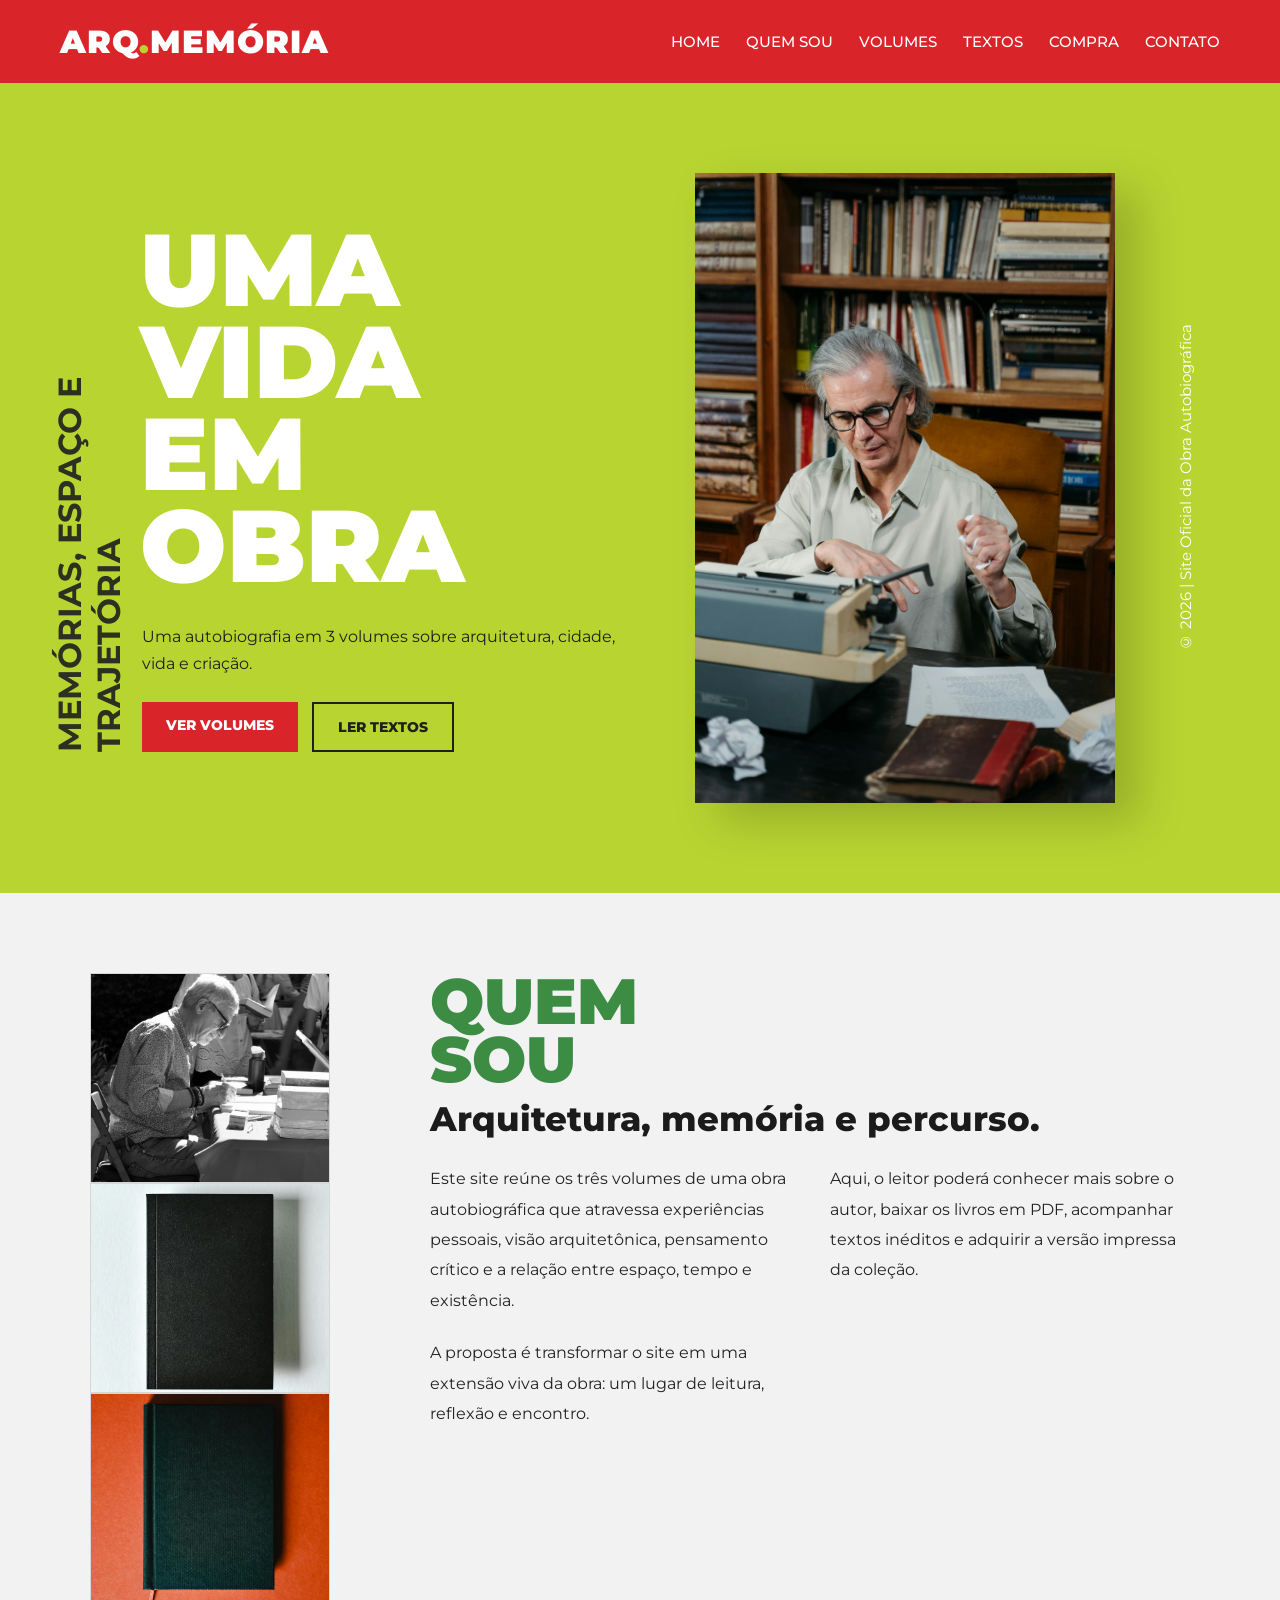
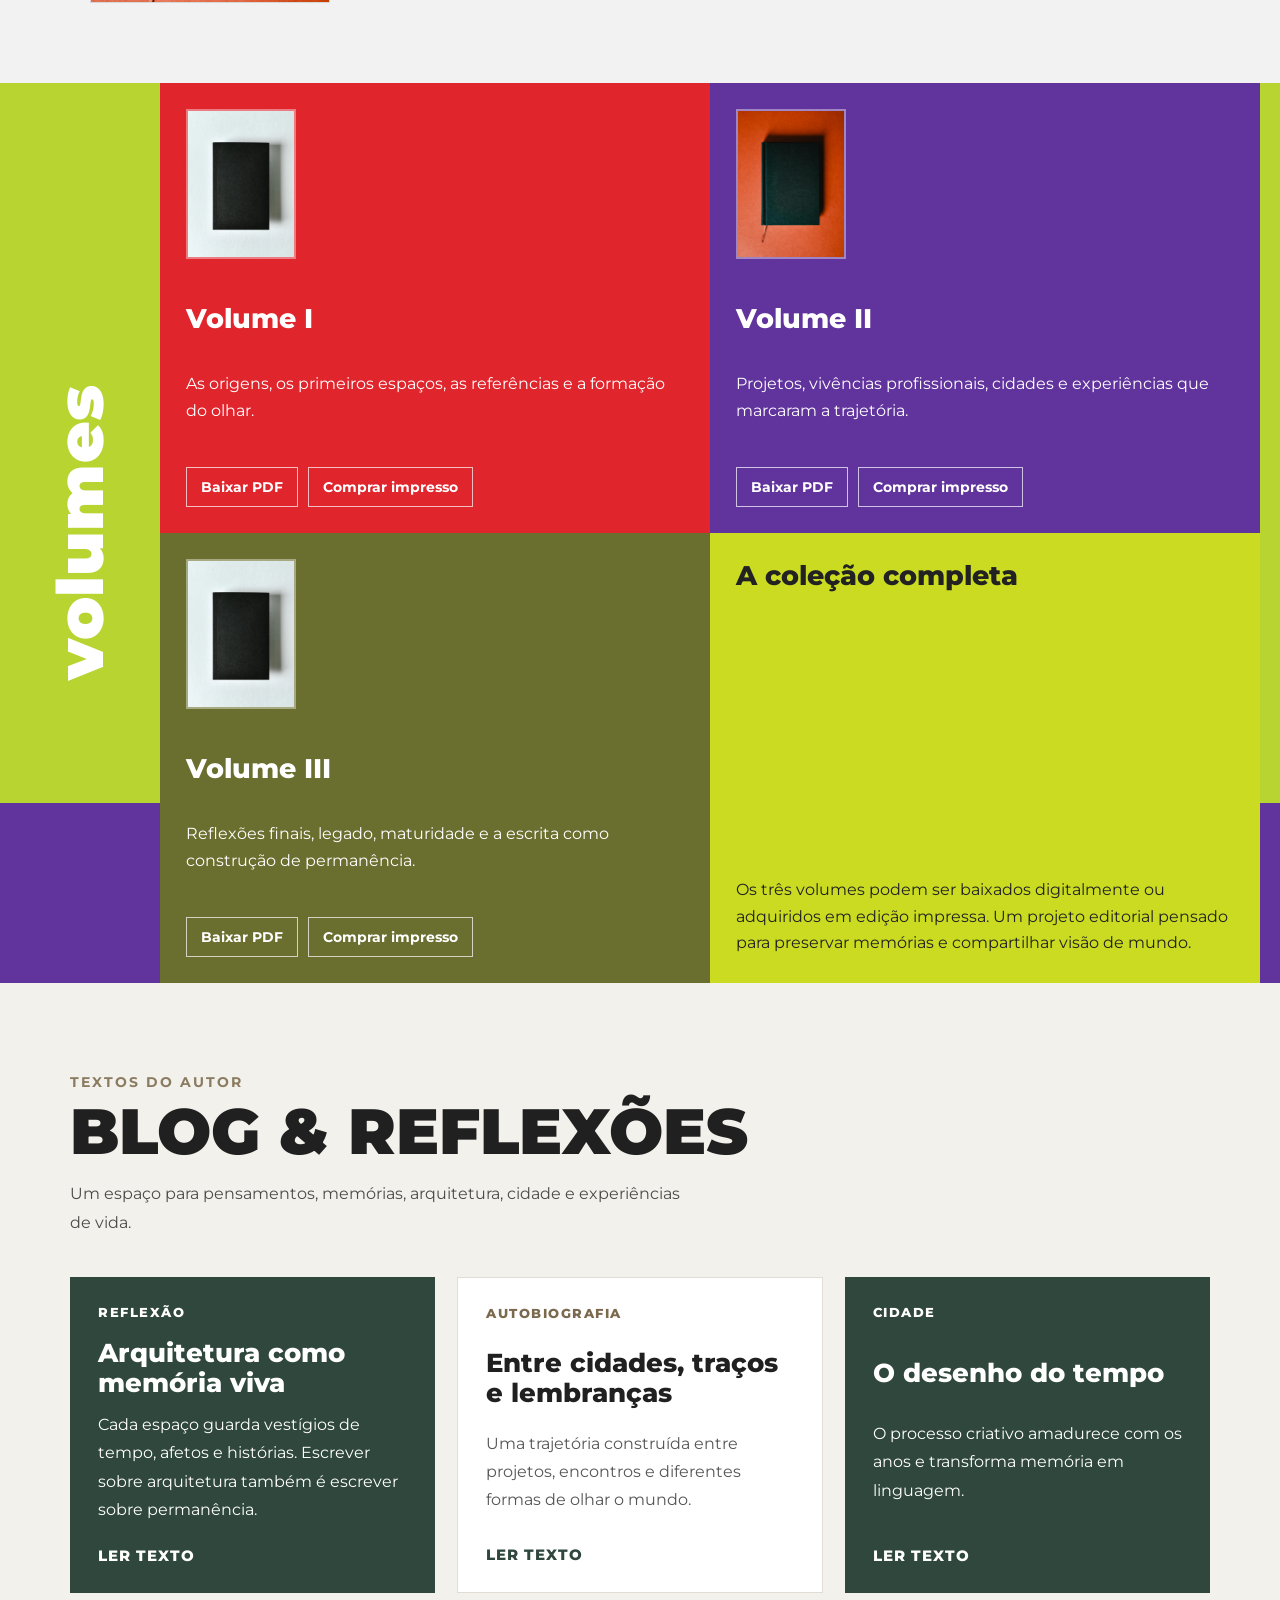
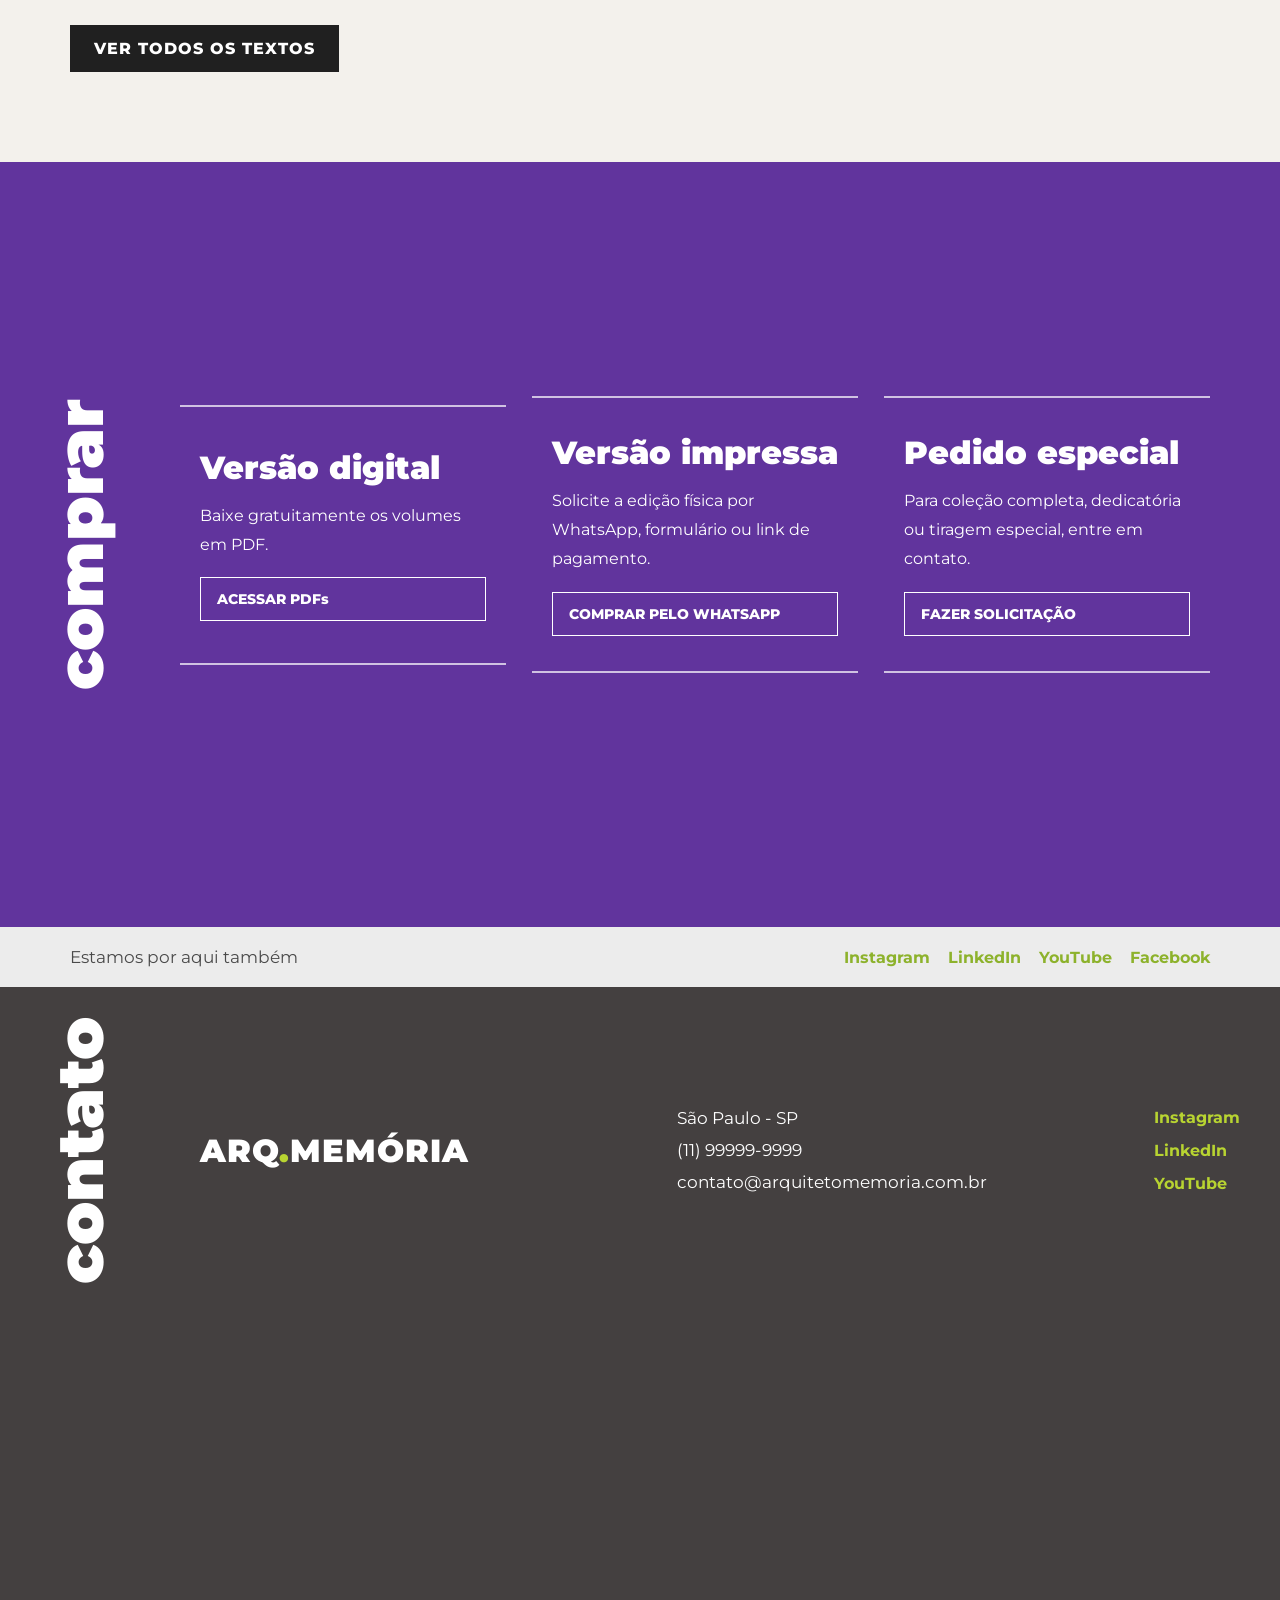
==== index.html @ f49760d3 "Projeto Livro autobiografico" ====
<!DOCTYPE html>
<html lang="pt-BR">
<head>
  <meta charset="UTF-8" />
  <meta name="viewport" content="width=device-width, initial-scale=1.0" />
  <title>Obra Autobiográfica | Arquiteto</title>
  <link rel="stylesheet" href="style.css" />
  <link rel="preconnect" href="https://fonts.googleapis.com">
  <link rel="preconnect" href="https://fonts.gstatic.com" crossorigin>
  <link href="https://fonts.googleapis.com/css2?family=Montserrat:wght@400;500;700;800;900&family=Playfair+Display:wght@600;700&display=swap" rel="stylesheet">
</head>
<body>

  <header class="topo">
    <div class="logo">ARQ<span>.</span>MEMÓRIA</div>

    <nav class="menu">
  <a href="index.html#inicio">HOME</a>
  <a href="index.html#sobre">QUEM SOU</a>
  <a href="index.html#volumes">VOLUMES</a>
  <a href="index.html#blog">TEXTOS</a>
  <a href="index.html#comprar">COMPRA</a>
  <a href="index.html#contato">CONTATO</a>
</nav>
  </header>

  <main>

    <!-- HERO -->
    <section id="inicio" class="hero">
      <div class="hero-esquerda">
        <p class="hero-vertical">MEMÓRIAS, ESPAÇO E TRAJETÓRIA</p>

        <div class="hero-titulo">
          <span>UMA</span>
          <span>VIDA</span>
          <span>EM</span>
          <span>OBRA</span>
        </div>

        <p class="hero-subtitulo">
          Uma autobiografia em 3 volumes sobre arquitetura, cidade, vida e criação.
        </p>

        <div class="hero-botoes">
          <a href="#volumes" class="btn btn-principal">VER VOLUMES</a>
          <a href="#blog" class="btn btn-secundario">LER TEXTOS</a>
        </div>
      </div>

      <div class="hero-centro">
        <img src="assets/hero-livro.jpg" alt="Autor do livro" />
      </div>

      <div class="hero-direita">
        <p>© 2026 | Site Oficial da Obra Autobiográfica</p>
      </div>
    </section>

    <!-- SOBRE -->
    <section id="sobre" class="secao sobre">
      <div class="sobre-imagens">
        <img src="assets/autor.jpg" alt="Autor" />
        <img src="assets/capa1.jpg" alt="Livro 1" />
        <img src="assets/capa2.jpg" alt="Livro 2" />
      </div>

      <div class="sobre-conteudo">
        <h2>QUEM<br>SOU</h2>
        <h3>Arquitetura, memória e percurso.</h3>

        <div class="sobre-textos">
          <p>
            Este site reúne os três volumes de uma obra autobiográfica que atravessa
            experiências pessoais, visão arquitetônica, pensamento crítico e a relação
            entre espaço, tempo e existência.
          </p>

          <p>
            Aqui, o leitor poderá conhecer mais sobre o autor, baixar os livros em PDF,
            acompanhar textos inéditos e adquirir a versão impressa da coleção.
          </p>

          <p>
            A proposta é transformar o site em uma extensão viva da obra: um lugar de
            leitura, reflexão e encontro.
          </p>
        </div>
      </div>
    </section>

    <!-- VOLUMES -->
    <section id="volumes" class="secao volumes">
      <div class="titulo-lateral">Volumes</div>

      <div class="grid-volumes">
        <article class="bloco volume vermelho">
          <img src="assets/capa1.jpg" alt="Volume 1">
          <h3>Volume I</h3>
          <p>As origens, os primeiros espaços, as referências e a formação do olhar.</p>
          <div class="acoes-volume">
            <a href="assets/pdf/volume-1.pdf" download>Baixar PDF</a>
            <a href="#comprar">Comprar impresso</a>
          </div>
        </article>

        <article class="bloco volume roxo">
          <img src="assets/capa2.jpg" alt="Volume 2">
          <h3>Volume II</h3>
          <p>Projetos, vivências profissionais, cidades e experiências que marcaram a trajetória.</p>
          <div class="acoes-volume">
            <a href="assets/livro-volume-2.pdf" download>Baixar PDF</a>
            <a href="#comprar">Comprar impresso</a>
          </div>
        </article>

        <article class="bloco volume oliva">
          <img src="assets/capa3.jpg" alt="Volume 3">
          <h3>Volume III</h3>
          <p>Reflexões finais, legado, maturidade e a escrita como construção de permanência.</p>
          <div class="acoes-volume">
            <a href="assets/livro-volume-3.pdf" download>Baixar PDF</a>
            <a href="#comprar">Comprar impresso</a>
          </div>
        </article>

        <article class="bloco destaque lima">
          <h3>A coleção completa</h3>
          <p>
            Os três volumes podem ser baixados digitalmente ou adquiridos em edição impressa.
            Um projeto editorial pensado para preservar memórias e compartilhar visão de mundo.
          </p>
        </article>
      </div>
    </section>

    <!-- BLOG -->
    <section id="blog" class="blog-section">
  <div class="blog-header">
    <p class="blog-tag">Textos do autor</p>
    <h2>Blog & Reflexões</h2>
    <p class="blog-desc">
      Um espaço para pensamentos, memórias, arquitetura, cidade e experiências de vida.
    </p>
  </div>

  <div class="blog-home-grid">
    <article class="blog-home-card destaque">
      <span class="blog-home-categoria">Reflexão</span>
      <h3>Arquitetura como memória viva</h3>
      <p>
        Cada espaço guarda vestígios de tempo, afetos e histórias. Escrever sobre arquitetura
        também é escrever sobre permanência.
      </p>
      <a href="post-arquitetura.html" class="blog-home-link">Ler texto</a>
    </article>

    <article class="blog-home-card">
      <span class="blog-home-categoria">Autobiografia</span>
      <h3>Entre cidades, traços e lembranças</h3>
      <p>
        Uma trajetória construída entre projetos, encontros e diferentes formas de olhar o mundo.
      </p>
      <a href="post-cidades.html" class="blog-home-link">Ler texto</a>
    </article>

    <article class="blog-home-card destaque">
      <span class="blog-home-categoria">Cidade</span>
      <h3>O desenho do tempo</h3>
      <p>
        O processo criativo amadurece com os anos e transforma memória em linguagem.
      </p>
      <a href="post-desenhodotempo.html" class="blog-home-link">Ler texto</a>
    </article>
  </div>

  <div class="blog-home-cta">
    <a href="blog.html" class="btn-blog-home">Ver todos os textos</a>
  </div>
</section>


    <!-- COMPRA -->
    <section id="comprar" class="secao compra">
      <div class="titulo-lateral branco">Comprar</div>

      <div class="compra-conteudo">
        <div class="compra-box">
          <h3>Versão digital</h3>
          <p>Baixe gratuitamente os volumes em PDF.</p>
          <a href="#volumes" class="btn-box">ACESSAR PDFs</a>
        </div>

        <div class="compra-box">
          <h3>Versão impressa</h3>
          <p>Solicite a edição física por WhatsApp, formulário ou link de pagamento.</p>
          <a href="https://wa.me/5511999999999" target="_blank" class="btn-box">COMPRAR PELO WHATSAPP</a>
        </div>

        <div class="compra-box">
          <h3>Pedido especial</h3>
          <p>Para coleção completa, dedicatória ou tiragem especial, entre em contato.</p>
          <a href="#contato" class="btn-box">FAZER SOLICITAÇÃO</a>
        </div>
      </div>
    </section>

    <!-- REDES -->
    <section class="redes-faixa">
      <p>Estamos por aqui também</p>
      <div class="redes-links">
        <a href="#">Instagram</a>
        <a href="#">LinkedIn</a>
        <a href="#">YouTube</a>
        <a href="#">Facebook</a>
      </div>
    </section>

    <!-- CONTATO -->
    <section id="contato" class="secao contato">
      <div class="contato-topo">
        <div class="titulo-lateral">Contato</div>

        <div class="contato-info">
          <div class="marca-rodape">ARQ<span>.</span>MEMÓRIA</div>

          <div class="dados-contato">
            <p>São Paulo - SP</p>
            <p>(11) 99999-9999</p>
            <p>contato@arquitetomemoria.com.br</p>
          </div>

          <div class="redes-verticais">
            <a href="#">Instagram</a>
            <a href="#">LinkedIn</a>
            <a href="#">YouTube</a>
          </div>
        </div>
      </div>

      <div class="mapa-box">
        <iframe
          src="https://www.google.com/maps?q=São%20Paulo&output=embed"
          allowfullscreen=""
          loading="lazy"
          referrerpolicy="no-referrer-when-downgrade">
        </iframe>
      </div>
    </section>

  </main>

  <button id="btnTopo" title="Voltar ao topo">↑</button>

  <script src="script.js"></script>
</body>
</html>
---- style.css ----
:root {
  --vermelho: #d9252a;
  --lima: #b8d431;
  --roxo: #61349d;
  --roxo-claro: #8660b3;
  --oliva: #6c7230;
  --cinza-claro: #efefef;
  --cinza-medio: #dedede;
  --cinza-escuro: #3d3a3a;
  --quase-preto: #1f1f1f;
  --branco: #ffffff;
  --texto: #222222;
}

* {
  margin: 0;
  padding: 0;
  box-sizing: border-box;
}

html {
  scroll-behavior: smooth;
}

body {
  font-family: "Montserrat", sans-serif;
  background: var(--cinza-claro);
  color: var(--texto);
}

img {
  max-width: 100%;
  display: block;
}

a {
  text-decoration: none;
}

.topo {
  width: 100%;
  background: var(--vermelho);
  color: var(--branco);
  display: flex;
  justify-content: space-between;
  align-items: center;
  padding: 22px 60px;
  position: sticky;
  top: 0;
  z-index: 1000;
}

.logo,
.marca-rodape {
  font-weight: 900;
  font-size: 2rem;
  letter-spacing: 1px;
}

.logo span,
.marca-rodape span {
  color: var(--lima);
}

.menu {
  display: flex;
  gap: 26px;
  flex-wrap: wrap;
}

.menu a {
  color: var(--branco);
  font-size: 0.95rem;
  font-weight: 500;
  transition: 0.3s;
}

.menu a:hover {
  color: #ffe5a5;
}

.hero {
  min-height: 90vh;
  background: var(--lima);
  display: grid;
  grid-template-columns: 1.1fr 0.9fr 70px;
  align-items: center;
  padding: 40px 60px;
  overflow: hidden;
}

.hero-esquerda {
  position: relative;
  padding-right: 30px;
}

.hero-vertical {
  writing-mode: vertical-rl;
  transform: rotate(180deg);
  font-size: 2rem;
  font-weight: 700;
  position: absolute;
  left: -10px;
  top: 20px;
  color: var(--quase-preto);
  opacity: 0.9;
}

.hero-titulo {
  margin-left: 80px;
  line-height: 0.9;
  display: flex;
  flex-direction: column;
}

.hero-titulo span {
  font-size: clamp(3rem, 8vw, 7rem);
  font-weight: 900;
  color: var(--branco);
  text-transform: uppercase;
}

.hero-subtitulo {
  margin: 30px 0 0 82px;
  max-width: 500px;
  font-size: 1rem;
  line-height: 1.7;
  color: var(--quase-preto);
}

.hero-botoes {
  margin: 25px 0 0 82px;
  display: flex;
  gap: 14px;
  flex-wrap: wrap;
}

.btn {
  padding: 14px 24px;
  font-weight: 800;
  font-size: 0.9rem;
  transition: 0.3s;
}

.btn-principal {
  background: var(--vermelho);
  color: var(--branco);
}

.btn-principal:hover {
  background: #b71f24;
}

.btn-secundario {
  border: 2px solid var(--quase-preto);
  color: var(--quase-preto);
}

.btn-secundario:hover {
  background: var(--quase-preto);
  color: var(--branco);
}

.hero-centro {
  display: flex;
  justify-content: center;
  align-items: flex-end;
}

.hero-centro img {
  width: 100%;
  max-width: 420px;
  object-fit: contain;
  filter: drop-shadow(24px 18px 22px rgba(0, 0, 0, 0.18));
}

.hero-direita {
  display: flex;
  justify-content: center;
  align-items: center;
}

.hero-direita p {
  writing-mode: vertical-rl;
  transform: rotate(180deg);
  color: var(--branco);
  font-size: 0.95rem;
}

.secao {
  width: 100%;
}

.sobre {
  display: grid;
  grid-template-columns: 280px 1fr;
  gap: 60px;
  padding: 80px 90px;
  background: #f2f2f2;
}

.sobre-imagens {
  display: flex;
  flex-direction: column;
  gap: 0;
  max-width: 240px;
}

.sobre-imagens img {
  height: 210px;
  object-fit: cover;
  border: 1px solid #d7d7d7;
}

.sobre-conteudo h2 {
  color: #3c8d43;
  font-weight: 900;
  font-size: clamp(2.2rem, 5vw, 4rem);
  line-height: 0.9;
  margin-bottom: 10px;
  text-transform: uppercase;
}

.sobre-conteudo h3 {
  font-size: clamp(1.2rem, 3vw, 2.1rem);
  color: #1b1b1b;
  margin-bottom: 25px;
  font-weight: 800;
}

.sobre-textos {
  display: grid;
  grid-template-columns: 1fr 1fr;
  gap: 22px 40px;
}

.sobre-textos p {
  font-size: 1rem;
  line-height: 1.9;
}

.volumes {
  display: grid;
  grid-template-columns: 160px 1fr;
  background: linear-gradient(to bottom, var(--lima) 0 80%, var(--roxo) 80% 100%);
  min-height: 100vh;
}

.titulo-lateral {
  display: flex;
  align-items: center;
  justify-content: center;
  writing-mode: vertical-rl;
  transform: rotate(180deg);
  color: var(--branco);
  font-weight: 900;
  font-size: clamp(2.5rem, 5vw, 4.8rem);
  text-transform: lowercase;
  padding: 30px 0;
}

.titulo-lateral.branco {
  color: var(--branco);
}

.grid-volumes {
  display: grid;
  grid-template-columns: repeat(2, minmax(260px, 1fr));
  gap: 0;
  max-width: 1100px;
}

.bloco {
  min-height: 310px;
  padding: 26px;
  color: var(--branco);
  display: flex;
  flex-direction: column;
  justify-content: space-between;
}

.volume img {
  width: 110px;
  height: 150px;
  object-fit: cover;
  margin-bottom: 18px;
  border: 2px solid rgba(255, 255, 255, 0.4);
}

.bloco h3 {
  font-size: 1.7rem;
  font-weight: 800;
  margin-bottom: 12px;
}

.bloco p {
  font-size: 0.98rem;
  line-height: 1.7;
}

.vermelho {
  background: #e1252d;
}

.roxo {
  background: #61349d;
}

.oliva {
  background: #6a6f2f;
}

.lima {
  background: #cadb22;
  color: #222;
}

.acoes-volume {
  display: flex;
  flex-wrap: wrap;
  gap: 10px;
  margin-top: 18px;
}

.acoes-volume a {
  color: inherit;
  border: 1px solid rgba(255,255,255,0.7);
  padding: 10px 14px;
  font-size: 0.88rem;
  font-weight: 700;
}

.lima .acoes-volume a {
  border-color: #222;
}

.textos {
  background: #f5f5f5;
  padding: 70px 90px 80px;
}

.faixa-topo h2 {
  font-size: clamp(2.2rem, 4vw, 4rem);
  color: #ceda2c;
  font-weight: 900;
  text-transform: uppercase;
  margin-bottom: 30px;
}

.lista-textos {
  display: flex;
  flex-direction: column;
  gap: 22px;
}

.item-texto {
  display: grid;
  grid-template-columns: 180px 1fr;
  gap: 20px;
  align-items: center;
}

.thumb-texto {
  width: 100%;
  height: 72px;
  background: var(--vermelho);
}

.texto-info h3 {
  font-size: clamp(1.6rem, 4vw, 3rem);
  color: #3b8e42;
  font-weight: 900;
  line-height: 1;
  margin-bottom: 8px;
  text-transform: uppercase;
}

.texto-info p {
  font-size: 0.98rem;
}

.compra {
  display: grid;
  grid-template-columns: 160px 1fr;
  background: var(--roxo);
  min-height: 85vh;
}

.compra-conteudo {
  display: grid;
  grid-template-columns: repeat(3, 1fr);
  gap: 26px;
  padding: 70px 70px 90px 20px;
  align-items: center;
}

.compra-box {
  border-top: 2px solid rgba(255,255,255,0.7);
  border-bottom: 2px solid rgba(255,255,255,0.7);
  padding: 35px 20px;
  color: var(--branco);
  min-height: 260px;
  display: flex;
  flex-direction: column;
  justify-content: center;
}

.compra-box h3 {
  font-size: 2rem;
  margin-bottom: 15px;
  font-weight: 900;
}

.compra-box p {
  line-height: 1.8;
  margin-bottom: 18px;
}

.btn-box {
  display: inline-block;
  border: 1px solid var(--branco);
  color: var(--branco);
  padding: 12px 16px;
  font-weight: 800;
  font-size: 0.9rem;
}

.btn-box:hover {
  background: var(--branco);
  color: var(--roxo);
}

.redes-faixa {
  background: #ececec;
  display: flex;
  justify-content: space-between;
  align-items: center;
  padding: 20px 70px;
  flex-wrap: wrap;
  gap: 14px;
}

.redes-faixa p {
  font-size: 1.05rem;
  color: #4a4a4a;
}

.redes-links {
  display: flex;
  gap: 18px;
  flex-wrap: wrap;
}

.redes-links a {
  color: #8db22c;
  font-weight: 700;
}

.contato {
  background: #444040;
  color: var(--branco);
}

.contato-topo {
  display: grid;
  grid-template-columns: 160px 1fr;
  align-items: center;
}

.contato-info {
  padding: 35px 40px;
  display: grid;
  grid-template-columns: 1fr 1fr auto;
  gap: 30px;
  align-items: center;
}

.dados-contato p {
  font-size: 1.05rem;
  line-height: 1.9;
}

.redes-verticais {
  display: flex;
  flex-direction: column;
  gap: 14px;
}

.redes-verticais a {
  color: var(--lima);
  font-weight: 700;
}

.mapa-box iframe {
  width: 100%;
  height: 420px;
  border: 0;
  display: block;
}

.blog-section {
  padding: 90px 70px;
  background: #f3f1ec;
}

.blog-header {
  max-width: 760px;
  margin-bottom: 40px;
}

.blog-tag {
  font-size: 0.9rem;
  text-transform: uppercase;
  letter-spacing: 2px;
  color: #8a7b61;
  margin-bottom: 10px;
  font-weight: 700;
}

.blog-header h2 {
  font-size: clamp(2.4rem, 5vw, 4.8rem);
  line-height: 0.95;
  color: #202020;
  margin-bottom: 18px;
  text-transform: uppercase;
  font-weight: 900;
}

.blog-desc {
  font-size: 1rem;
  line-height: 1.8;
  color: #4b4b4b;
  max-width: 620px;
}

.blog-grid {
  display: grid;
  grid-template-columns: repeat(2, 1fr);
  gap: 22px;
}

.blog-card {
  background: #ffffff;
  padding: 28px;
  min-height: 250px;
  border: 1px solid #e2ddd4;
  display: flex;
  flex-direction: column;
  justify-content: space-between;
  transition: 0.3s ease;
}

.blog-card:hover {
  transform: translateY(-4px);
  box-shadow: 0 16px 30px rgba(0, 0, 0, 0.08);
}

.blog-card.destaque {
  background: #2f473d;
  color: #ffffff;
  border: none;
}

.blog-card.destaque .blog-categoria,
.blog-card.destaque .blog-link,
.blog-card.destaque p,
.blog-card.destaque h3 {
  color: #ffffff;
}

.blog-categoria {
  display: inline-block;
  font-size: 0.8rem;
  text-transform: uppercase;
  letter-spacing: 1.5px;
  color: #7c6a4f;
  font-weight: 800;
  margin-bottom: 18px;
}

.blog-card h3 {
  font-size: 1.6rem;
  line-height: 1.15;
  margin-bottom: 14px;
  color: #202020;
  font-weight: 800;
}

.blog-card p {
  font-size: 0.98rem;
  line-height: 1.8;
  color: #555;
  margin-bottom: 22px;
}

.blog-link {
  font-size: 0.95rem;
  font-weight: 800;
  color: #2f473d;
  text-transform: uppercase;
  letter-spacing: 1px;
}

.blog-cta {
  margin-top: 32px;
}

.btn-blog {
  display: inline-block;
  padding: 14px 24px;
  background: #202020;
  color: #ffffff;
  font-weight: 800;
  text-transform: uppercase;
  letter-spacing: 1px;
  transition: 0.3s ease;
}

.btn-blog:hover {
  background: #2f473d;
}

@media (max-width: 900px) {
  .blog-section {
    padding: 60px 24px;
  }

  .blog-grid {
    grid-template-columns: 1fr;
  }
}

#btnTopo {
  position: fixed;
  right: 24px;
  bottom: 24px;
  width: 55px;
  height: 55px;
  border-radius: 50%;
  border: none;
  background: var(--lima);
  color: #fff;
  font-size: 1.5rem;
  font-weight: 900;
  cursor: pointer;
  box-shadow: 0 10px 18px rgba(0,0,0,0.18);
  display: none;
}

#btnTopo:hover {
  transform: translateY(-2px);
}

@media (max-width: 1100px) {
  .hero {
    grid-template-columns: 1fr;
    text-align: center;
    gap: 20px;
  }

  .hero-vertical,
  .hero-direita,
  .titulo-lateral {
    display: none;
  }

  .hero-titulo,
  .hero-subtitulo,
  .hero-botoes {
    margin-left: 0;
  }

  .sobre {
    grid-template-columns: 1fr;
    padding: 60px 30px;
  }

  .sobre-imagens {
    flex-direction: row;
    max-width: 100%;
    overflow-x: auto;
  }

  .sobre-imagens img {
    min-width: 200px;
  }

  .sobre-textos {
    grid-template-columns: 1fr;
  }

  .volumes,
  .compra,
  .contato-topo {
    grid-template-columns: 1fr;
  }

  .grid-volumes,
  .compra-conteudo {
    grid-template-columns: 1fr;
  }

  .textos {
    padding: 60px 30px;
  }

  .item-texto {
    grid-template-columns: 1fr;
  }

  .contato-info {
    grid-template-columns: 1fr;
  }

  .topo {
    padding: 18px 20px;
    gap: 14px;
    flex-direction: column;
  }

  .menu {
    justify-content: center;
  }

  .redes-faixa {
    padding: 20px 30px;
  }
}

.blog-home-section {
  padding: 90px 70px;
  background: #f4f1ea;
}

.blog-home-header {
  max-width: 760px;
  margin-bottom: 42px;
}

.blog-home-tag {
  font-size: 0.9rem;
  text-transform: uppercase;
  letter-spacing: 2px;
  color: #8a7b61;
  margin-bottom: 10px;
  font-weight: 700;
}

.blog-home-header h2 {
  font-size: clamp(2.4rem, 5vw, 4.8rem);
  line-height: 0.95;
  color: #202020;
  margin-bottom: 18px;
  text-transform: uppercase;
  font-weight: 900;
}

.blog-home-desc {
  font-size: 1rem;
  line-height: 1.8;
  color: #4b4b4b;
  max-width: 620px;
}

.blog-home-grid {
  display: grid;
  grid-template-columns: repeat(3, 1fr);
  gap: 22px;
}

.blog-home-card {
  background: #ffffff;
  padding: 28px;
  min-height: 260px;
  border: 1px solid #e2ddd4;
  display: flex;
  flex-direction: column;
  justify-content: space-between;
  transition: 0.3s ease;
}

.blog-home-card:hover {
  transform: translateY(-4px);
  box-shadow: 0 16px 30px rgba(0, 0, 0, 0.08);
}

.blog-home-card.destaque {
  background: #2f473d;
  color: #ffffff;
  border: none;
}

.blog-home-categoria {
  display: inline-block;
  font-size: 0.8rem;
  text-transform: uppercase;
  letter-spacing: 1.5px;
  color: #7c6a4f;
  font-weight: 800;
  margin-bottom: 18px;
}

.blog-home-card.destaque .blog-home-categoria,
.blog-home-card.destaque .blog-home-link,
.blog-home-card.destaque p,
.blog-home-card.destaque h3 {
  color: #ffffff;
}

.blog-home-card h3 {
  font-size: 1.6rem;
  line-height: 1.15;
  margin-bottom: 14px;
  color: #202020;
  font-weight: 800;
}

.blog-home-card p {
  font-size: 0.98rem;
  line-height: 1.8;
  color: #555;
  margin-bottom: 22px;
}

.blog-home-link {
  font-size: 0.95rem;
  font-weight: 800;
  color: #2f473d;
  text-transform: uppercase;
  letter-spacing: 1px;
}

.blog-home-cta {
  margin-top: 32px;
}

.btn-blog-home {
  display: inline-block;
  padding: 14px 24px;
  background: #202020;
  color: #ffffff;
  font-weight: 800;
  text-transform: uppercase;
  letter-spacing: 1px;
  transition: 0.3s ease;
}

.btn-blog-home:hover {
  background: #2f473d;
}

.blog-page-hero {
  background: linear-gradient(135deg, #2f473d, #6c7230);
  color: #fff;
  padding: 90px 70px 70px;
}

.blog-page-mini {
  text-transform: uppercase;
  letter-spacing: 2px;
  font-size: 0.85rem;
  margin-bottom: 10px;
  opacity: 0.9;
}

.blog-page-hero h1 {
  font-size: clamp(2.8rem, 6vw, 5.5rem);
  line-height: 0.95;
  text-transform: uppercase;
  margin-bottom: 18px;
}

.blog-page-hero p {
  max-width: 700px;
  line-height: 1.8;
}

.blog-page {
  padding: 60px 70px 90px;
  background: #f7f4ee;
}

.blog-page-grid {
  display: grid;
  grid-template-columns: repeat(2, 1fr);
  gap: 24px;
}

.blog-post-card {
  background: #fff;
  border: 1px solid #e4ddd3;
  overflow: hidden;
  display: flex;
  flex-direction: column;
}

.blog-post-card-destaque {
  grid-column: span 2;
}

.blog-post-thumb {
  height: 260px;
  background: linear-gradient(135deg, #d9252a, #6c7230);
}

.blog-post-thumb-2 {
  background: linear-gradient(135deg, #6c7230, #2f473d);
}

.blog-post-thumb-3 {
  background: linear-gradient(135deg, #61349d, #8660b3);
}

.blog-post-thumb-4 {
  background: linear-gradient(135deg, #b8d431, #6c7230);
}

.blog-post-thumb-5 {
  background: linear-gradient(135deg, #3b3b3b, #707070);
}

.blog-post-thumb-6 {
  background: linear-gradient(135deg, #a43e2e, #d9a441);
}

.blog-post-content {
  padding: 26px;
}

.blog-post-categoria {
  font-size: 0.82rem;
  text-transform: uppercase;
  letter-spacing: 1.5px;
  color: #7a684d;
  font-weight: 800;
}

.blog-post-content h2 {
  font-size: 2rem;
  line-height: 1.05;
  margin: 14px 0;
  color: #202020;
}

.blog-post-content p {
  color: #555;
  line-height: 1.8;
  margin-bottom: 16px;
}

.blog-post-link {
  font-weight: 800;
  text-transform: uppercase;
  color: #2f473d;
}

.post-hero {
  background: linear-gradient(135deg, #202020, #4d4d4d);
  color: #fff;
  padding: 90px 70px 60px;
}

.post-categoria-topo {
  text-transform: uppercase;
  letter-spacing: 2px;
  font-size: 0.85rem;
  margin-bottom: 12px;
  opacity: 0.85;
}

.post-hero h1 {
  font-size: clamp(2.5rem, 6vw, 5rem);
  line-height: 0.95;
  text-transform: uppercase;
  margin-bottom: 16px;
  max-width: 900px;
}

.post-meta {
  opacity: 0.85;
}

.post-layout {
  display: grid;
  grid-template-columns: minmax(0, 1fr) 320px;
  gap: 40px;
  padding: 60px 70px 90px;
  background: #f7f4ee;
}

.post-artigo {
  background: #fff;
  padding: 35px;
  border: 1px solid #e4ddd3;
}

.post-imagem {
  width: 100%;
  height: 380px;
  object-fit: cover;
  margin-bottom: 28px;
}

.post-artigo p {
  font-size: 1.02rem;
  line-height: 2;
  color: #333;
  margin-bottom: 22px;
}

.post-artigo blockquote {
  font-family: "Playfair Display", serif;
  font-size: 2rem;
  line-height: 1.4;
  color: #2f473d;
  border-left: 4px solid #2f473d;
  padding-left: 20px;
  margin: 30px 0;
}

.post-sidebar {
  display: flex;
  flex-direction: column;
  gap: 20px;
}

.post-sidebar-box {
  background: #fff;
  border: 1px solid #e4ddd3;
  padding: 24px;
}

.post-sidebar-box h3 {
  font-size: 1.2rem;
  margin-bottom: 14px;
  color: #202020;
}

.post-sidebar-box p,
.post-sidebar-box li,
.post-sidebar-box a {
  line-height: 1.8;
  color: #555;
}

.post-sidebar-box ul {
  padding-left: 18px;
}

.post-sidebar-btn {
  display: inline-block;
  margin-top: 14px;
  padding: 12px 16px;
  background: #2f473d;
  color: #fff !important;
  font-weight: 800;
  text-transform: uppercase;
  font-size: 0.85rem;
}

.footer-site {
  background: #1f1f1f;
  color: #fff;
  text-align: center;
  padding: 24px;
}

@media (max-width: 980px) {
  .blog-home-section,
  .blog-page,
  .post-layout,
  .post-hero,
  .blog-page-hero {
    padding-left: 24px;
    padding-right: 24px;
  }

  .blog-home-grid,
  .blog-page-grid,
  .post-layout {
    grid-template-columns: 1fr;
  }

  .blog-post-card-destaque {
    grid-column: span 1;
  }

  .post-imagem {
    height: 240px;
  }
}
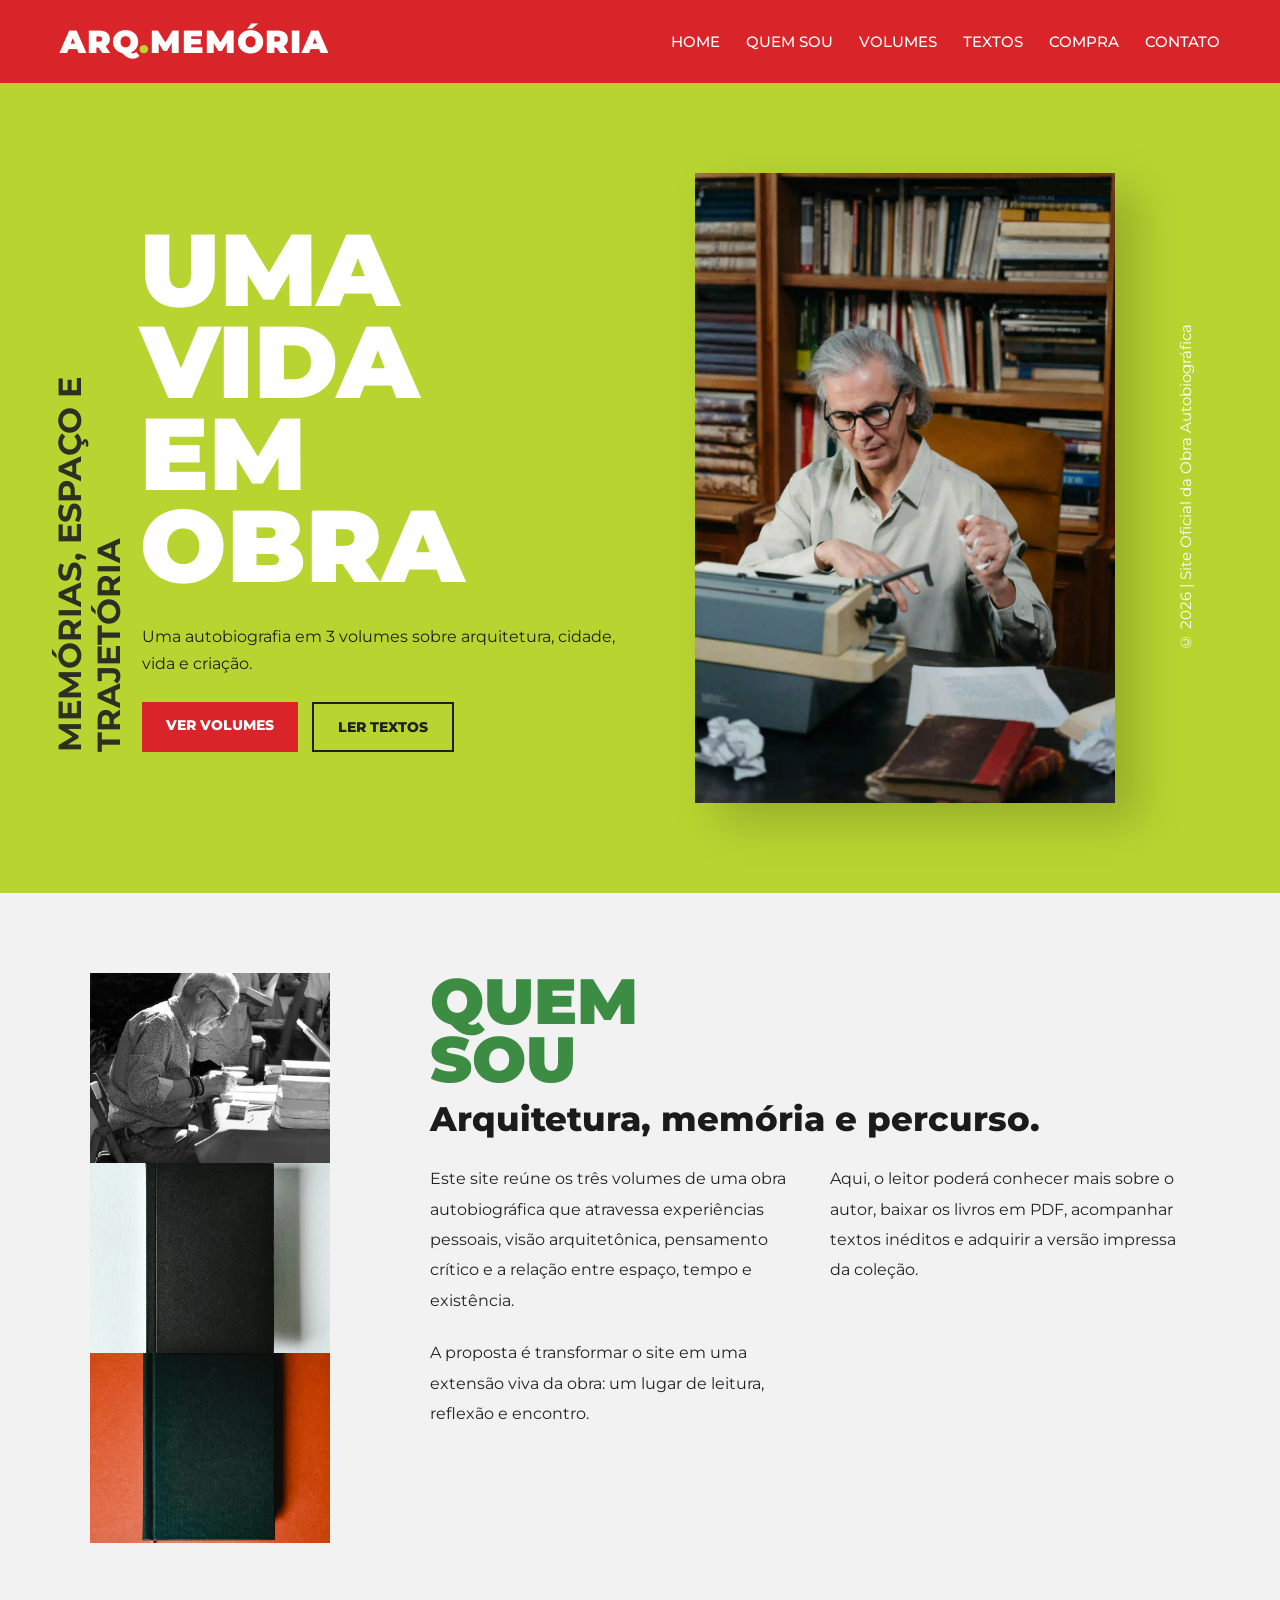
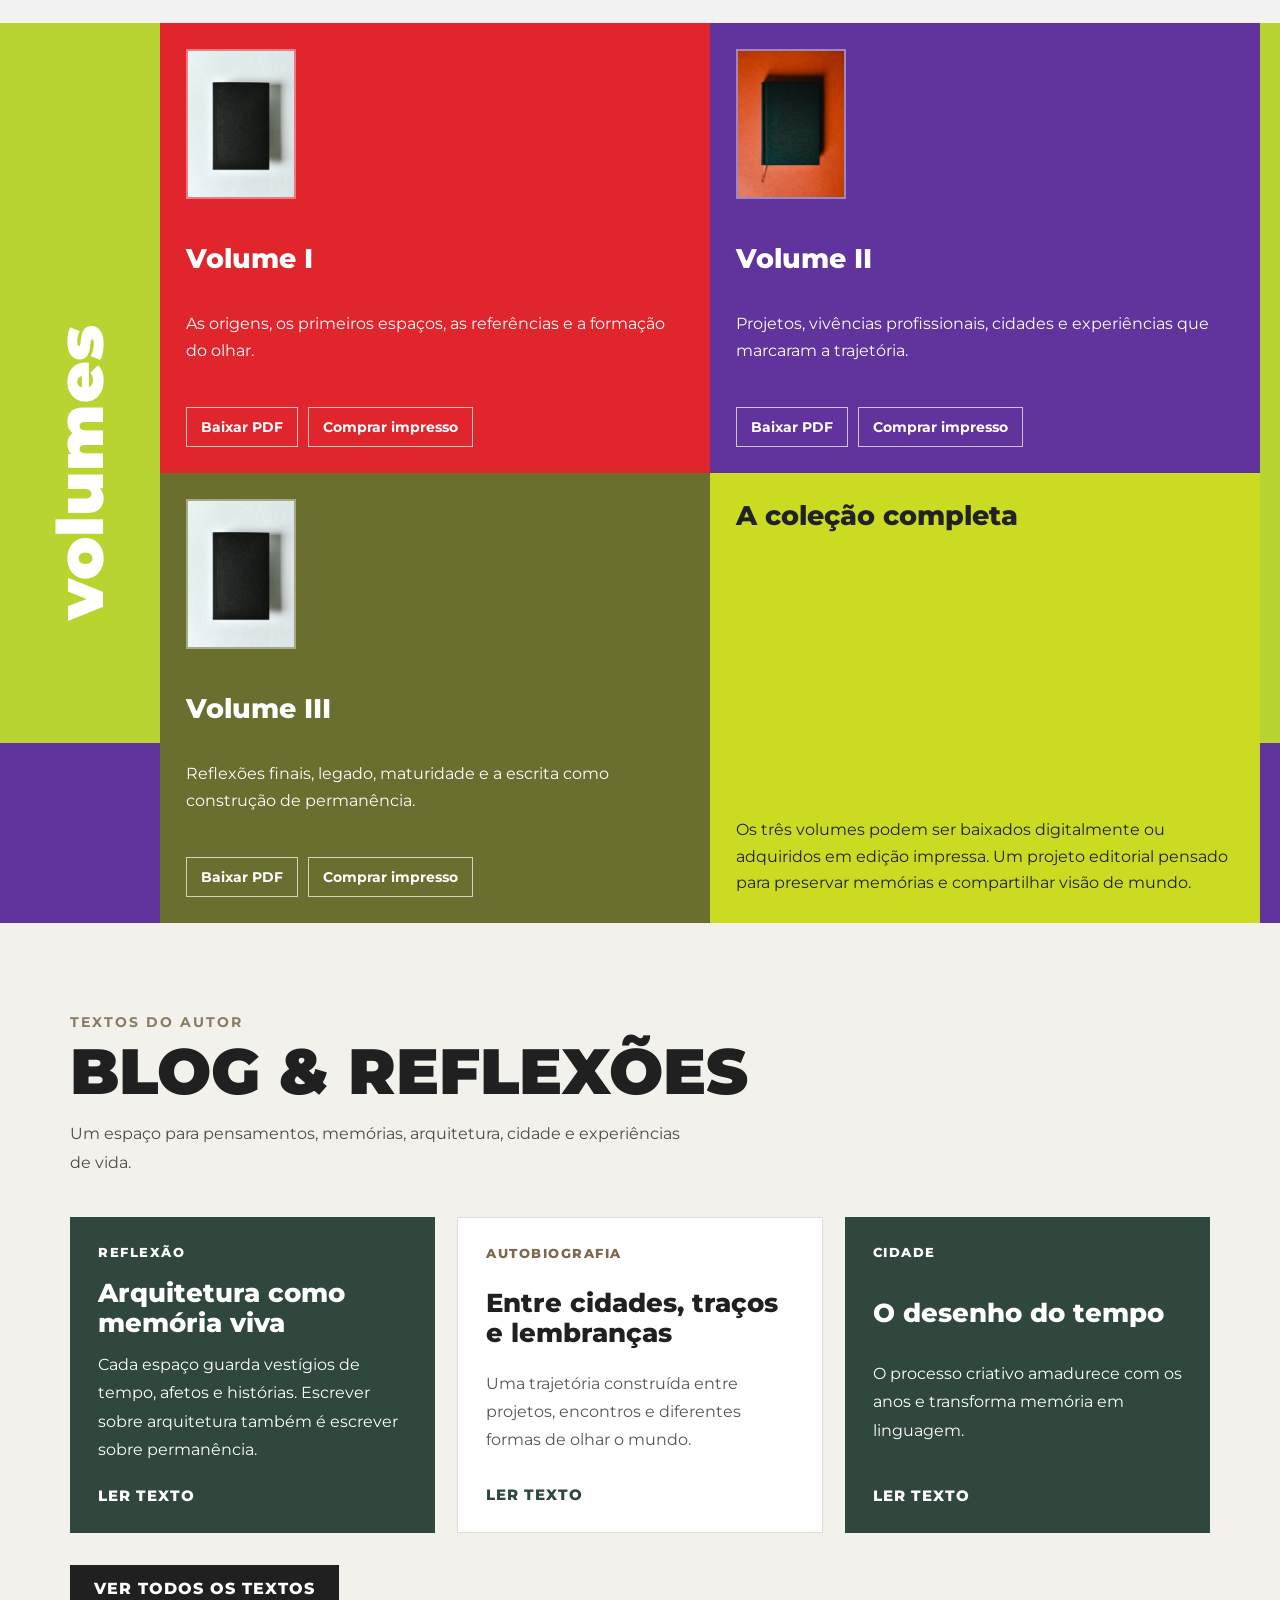
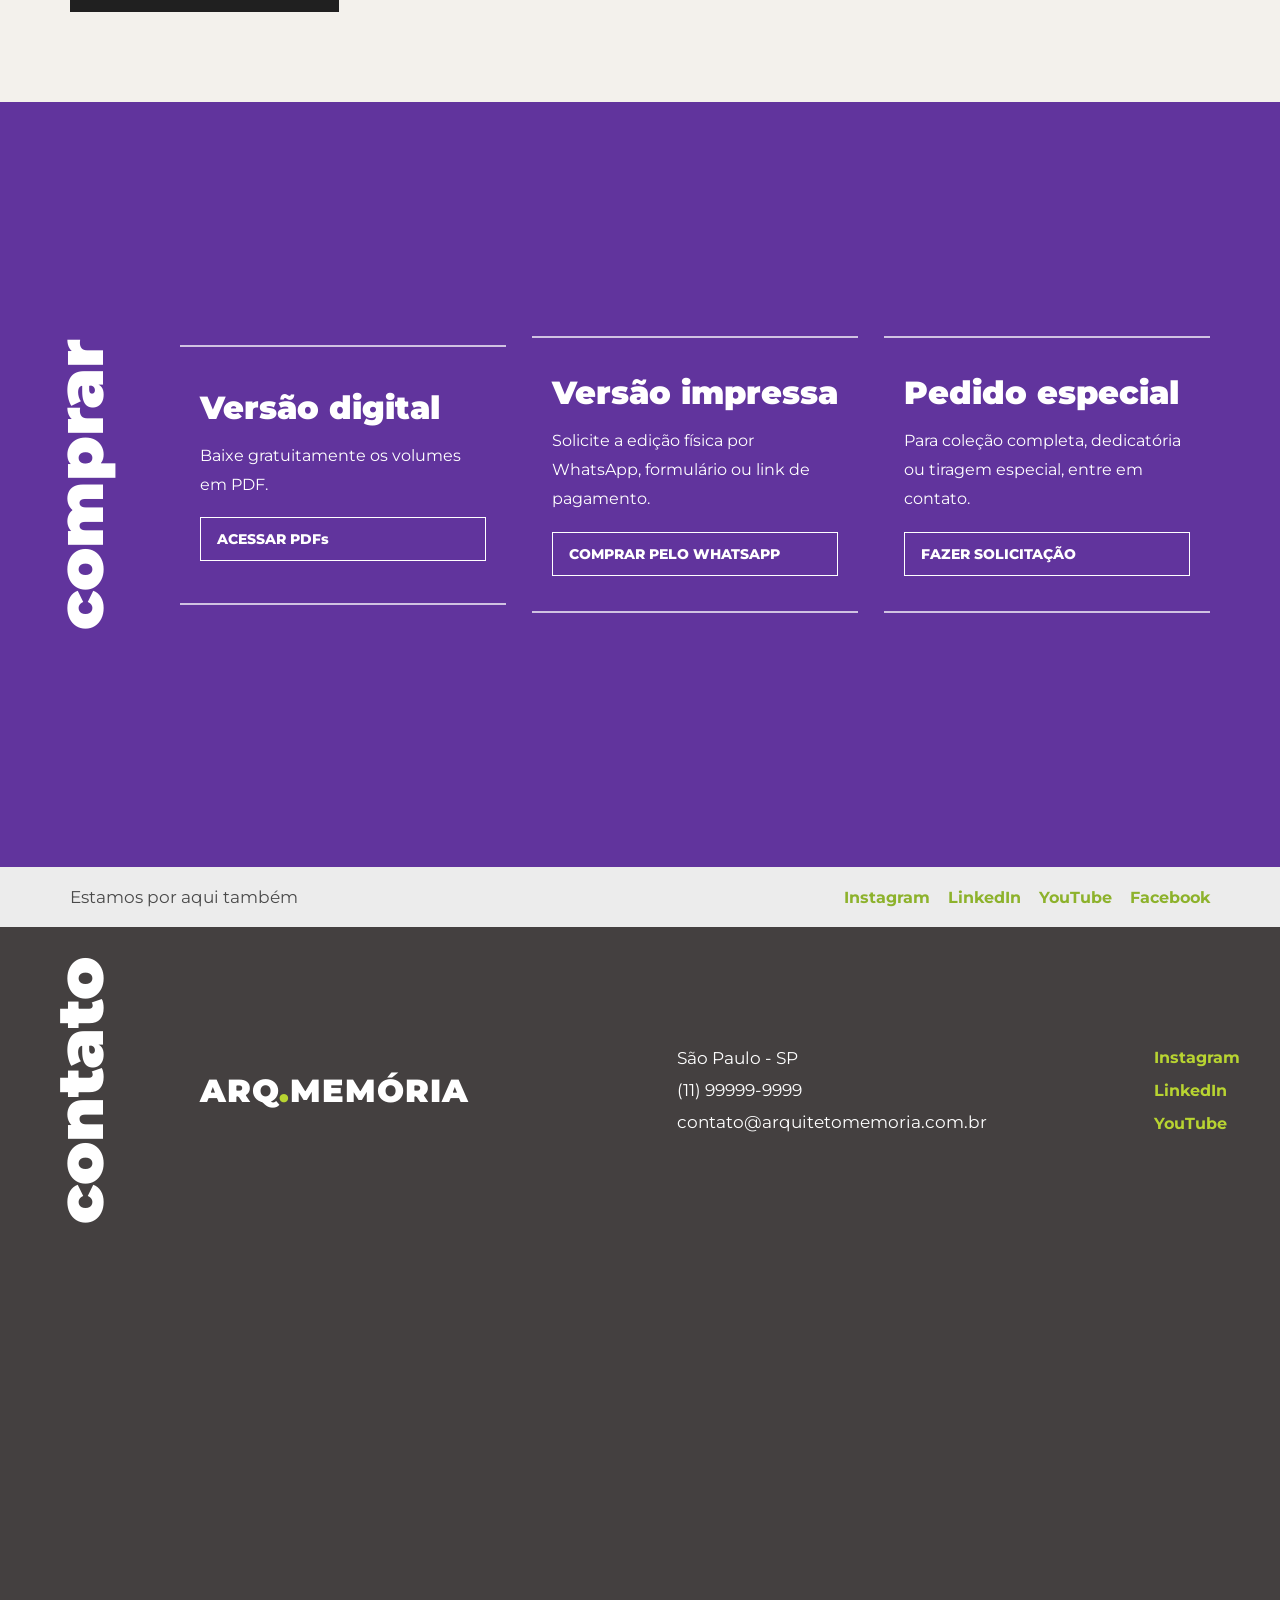
==== commit e97f242e: "alteracao responsivo" ====
--- a/index.html
+++ b/index.html
@@ -49,7 +49,7 @@
       </div>
 
       <div class="hero-centro">
-        <img src="assets/hero-livro.jpg" alt="Autor do livro" />
+        <img src="assets/hero-livro.webp" alt="Autor do livro" />
       </div>
 
       <div class="hero-direita">
@@ -60,9 +60,9 @@
     <!-- SOBRE -->
     <section id="sobre" class="secao sobre">
       <div class="sobre-imagens">
-        <img src="assets/autor.jpg" alt="Autor" />
-        <img src="assets/capa1.jpg" alt="Livro 1" />
-        <img src="assets/capa2.jpg" alt="Livro 2" />
+        <img src="assets/autor.webp" alt="Autor" />
+        <img src="assets/capa1.webp" alt="Livro 1" />
+        <img src="assets/capa2.webp" alt="Livro 2" />
       </div>
 
       <div class="sobre-conteudo">
@@ -95,7 +95,7 @@
 
       <div class="grid-volumes">
         <article class="bloco volume vermelho">
-          <img src="assets/capa1.jpg" alt="Volume 1">
+          <img src="assets/capa1.webp" alt="Volume 1">
           <h3>Volume I</h3>
           <p>As origens, os primeiros espaços, as referências e a formação do olhar.</p>
           <div class="acoes-volume">
@@ -105,7 +105,7 @@
         </article>
 
         <article class="bloco volume roxo">
-          <img src="assets/capa2.jpg" alt="Volume 2">
+          <img src="assets/capa2.webp" alt="Volume 2">
           <h3>Volume II</h3>
           <p>Projetos, vivências profissionais, cidades e experiências que marcaram a trajetória.</p>
           <div class="acoes-volume">
@@ -115,7 +115,7 @@
         </article>
 
         <article class="bloco volume oliva">
-          <img src="assets/capa3.jpg" alt="Volume 3">
+          <img src="assets/capa3.webp" alt="Volume 3">
           <h3>Volume III</h3>
           <p>Reflexões finais, legado, maturidade e a escrita como construção de permanência.</p>
           <div class="acoes-volume">
--- a/style.css
+++ b/style.css
@@ -197,6 +197,7 @@
   gap: 60px;
   padding: 80px 90px;
   background: #f2f2f2;
+  align-items: start;
 }
 
 .sobre-imagens {
@@ -207,9 +208,11 @@
 }
 
 .sobre-imagens img {
-  height: 210px;
+  width: 100%;
+  height: 190px;
   object-fit: cover;
-  border: 1px solid #d7d7d7;
+  display: block;
+  border: 0;
 }
 
 .sobre-conteudo h2 {
@@ -238,7 +241,6 @@
   font-size: 1rem;
   line-height: 1.9;
 }
-
 .volumes {
   display: grid;
   grid-template-columns: 160px 1fr;
@@ -1065,27 +1067,80 @@
   padding: 24px;
 }
 
-@media (max-width: 980px) {
-  .blog-home-section,
-  .blog-page,
-  .post-layout,
-  .post-hero,
-  .blog-page-hero {
-    padding-left: 24px;
-    padding-right: 24px;
-  }
-
-  .blog-home-grid,
-  .blog-page-grid,
-  .post-layout {
+@media (max-width: 768px) {
+  .sobre {
     grid-template-columns: 1fr;
-  }
-
-  .blog-post-card-destaque {
-    grid-column: span 1;
-  }
-
-  .post-imagem {
-    height: 240px;
+    gap: 28px;
+    padding: 40px 20px;
+  }
+
+  .sobre-imagens {
+    max-width: 100%;
+    width: 100%;
+    display: grid;
+    grid-template-columns: repeat(3, 1fr);
+    gap: 10px;
+  }
+
+  .sobre-imagens img {
+    width: 100%;
+    height: 150px;
+  }
+
+  .sobre-conteudo h2 {
+    font-size: 2.6rem;
+    line-height: 0.92;
+  }
+
+  .sobre-conteudo h3 {
+    font-size: 1.15rem;
+    margin-bottom: 18px;
+  }
+
+  .sobre-textos {
+    grid-template-columns: 1fr;
+    gap: 14px;
+  }
+
+  .sobre-textos p {
+    font-size: 0.96rem;
+    line-height: 1.75;
+  }
+}
+
+@media (max-width: 1024px) {
+  .sobre {
+    grid-template-columns: 220px 1fr;
+    gap: 34px;
+    padding: 50px 28px;
+    align-items: start;
+  }
+
+  .sobre-imagens {
+    flex-direction: column;
+    max-width: 220px;
+  }
+
+  .sobre-imagens img {
+    height: 170px;
+  }
+
+  .sobre-textos {
+    grid-template-columns: 1fr 1fr;
+    gap: 18px 28px;
+  }
+
+  .sobre-conteudo h2 {
+    font-size: 3.2rem;
+  }
+
+  .sobre-conteudo h3 {
+    font-size: 1.35rem;
+    line-height: 1.2;
+  }
+
+  .sobre-textos p {
+    font-size: 0.98rem;
+    line-height: 1.8;
   }
 }
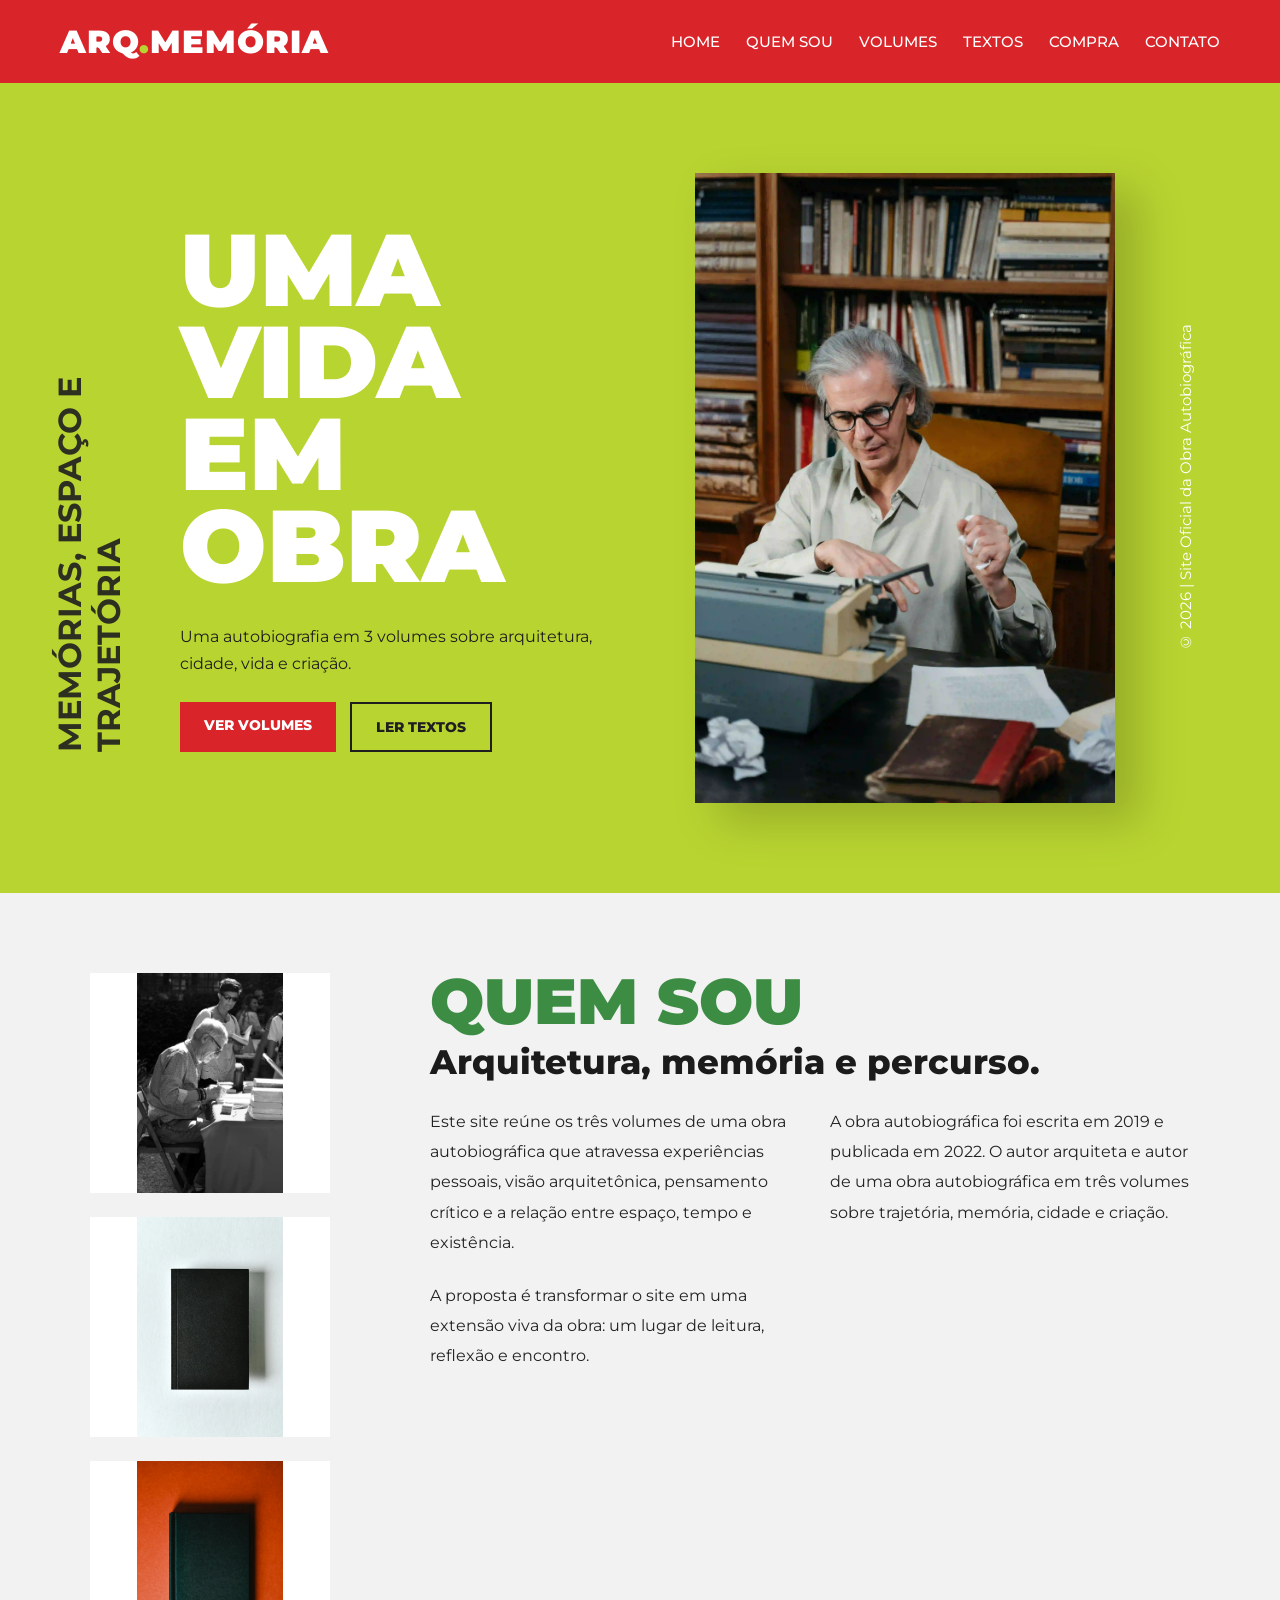
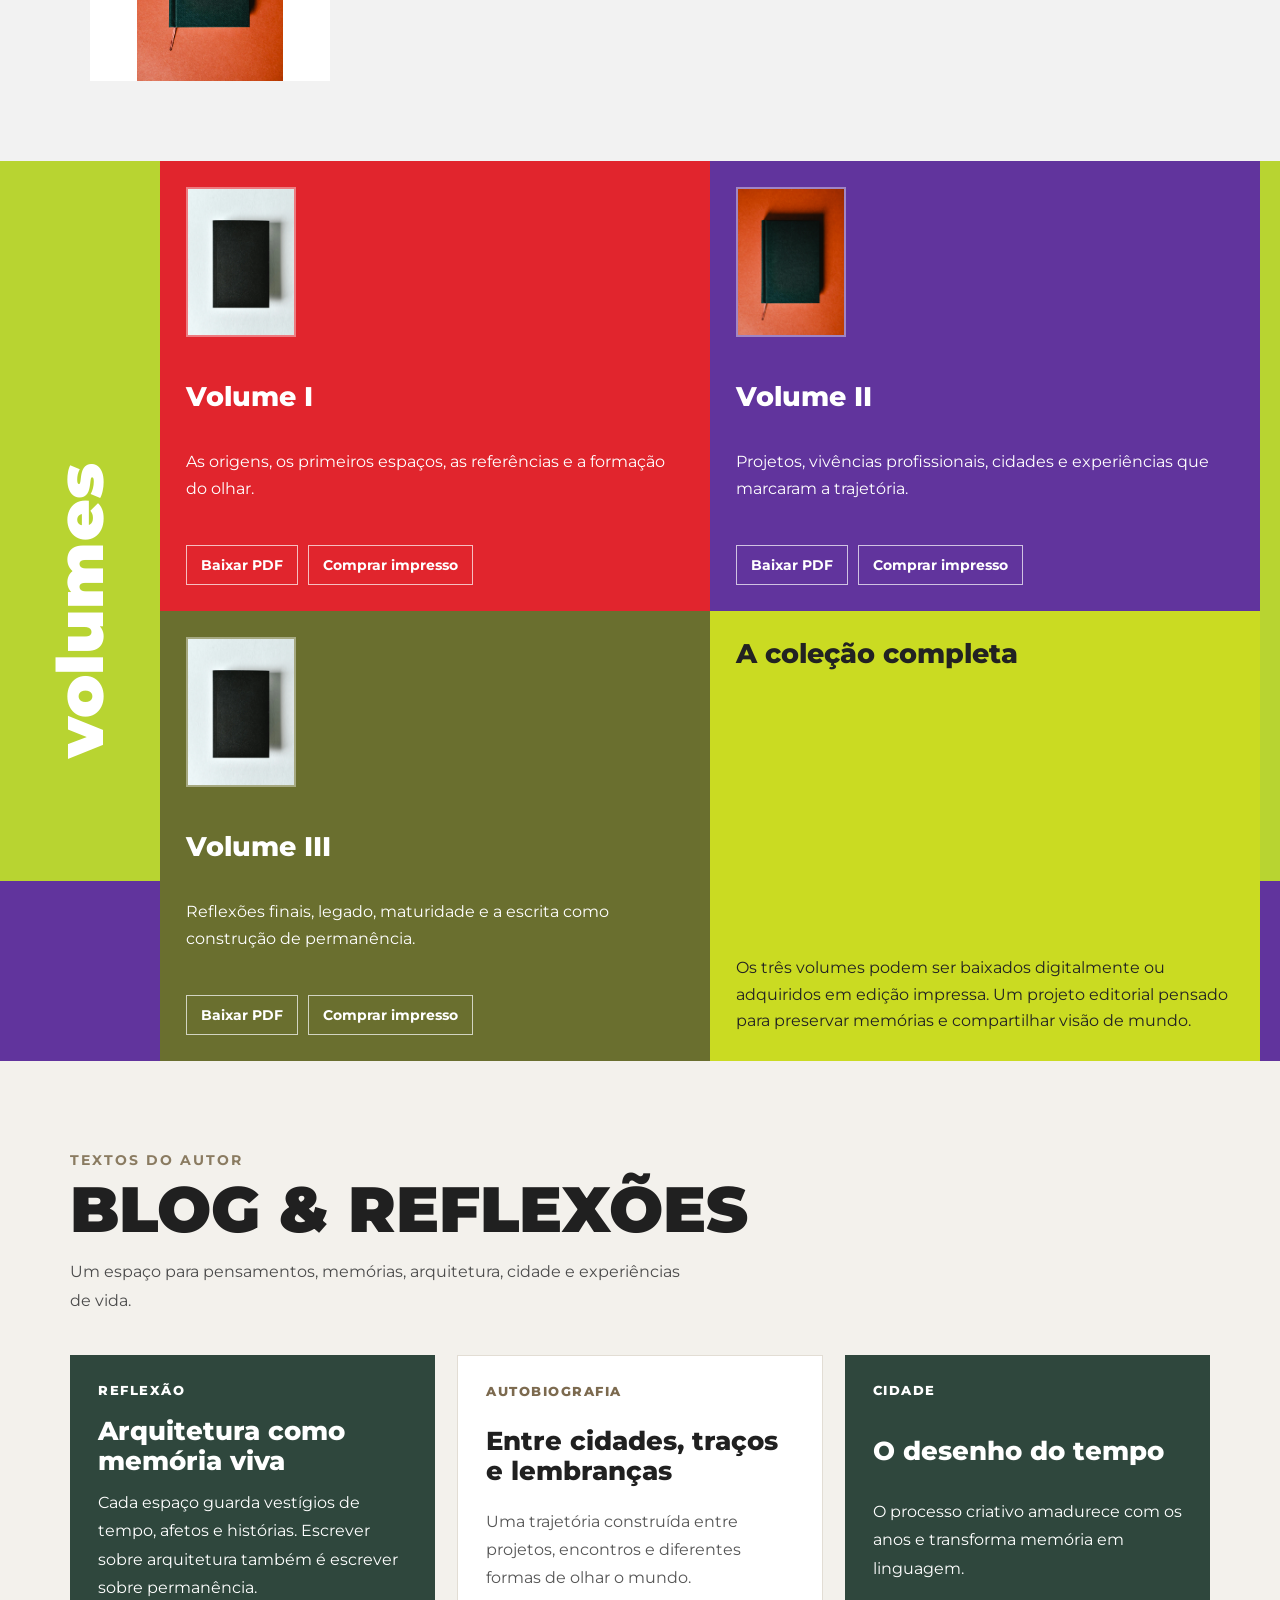
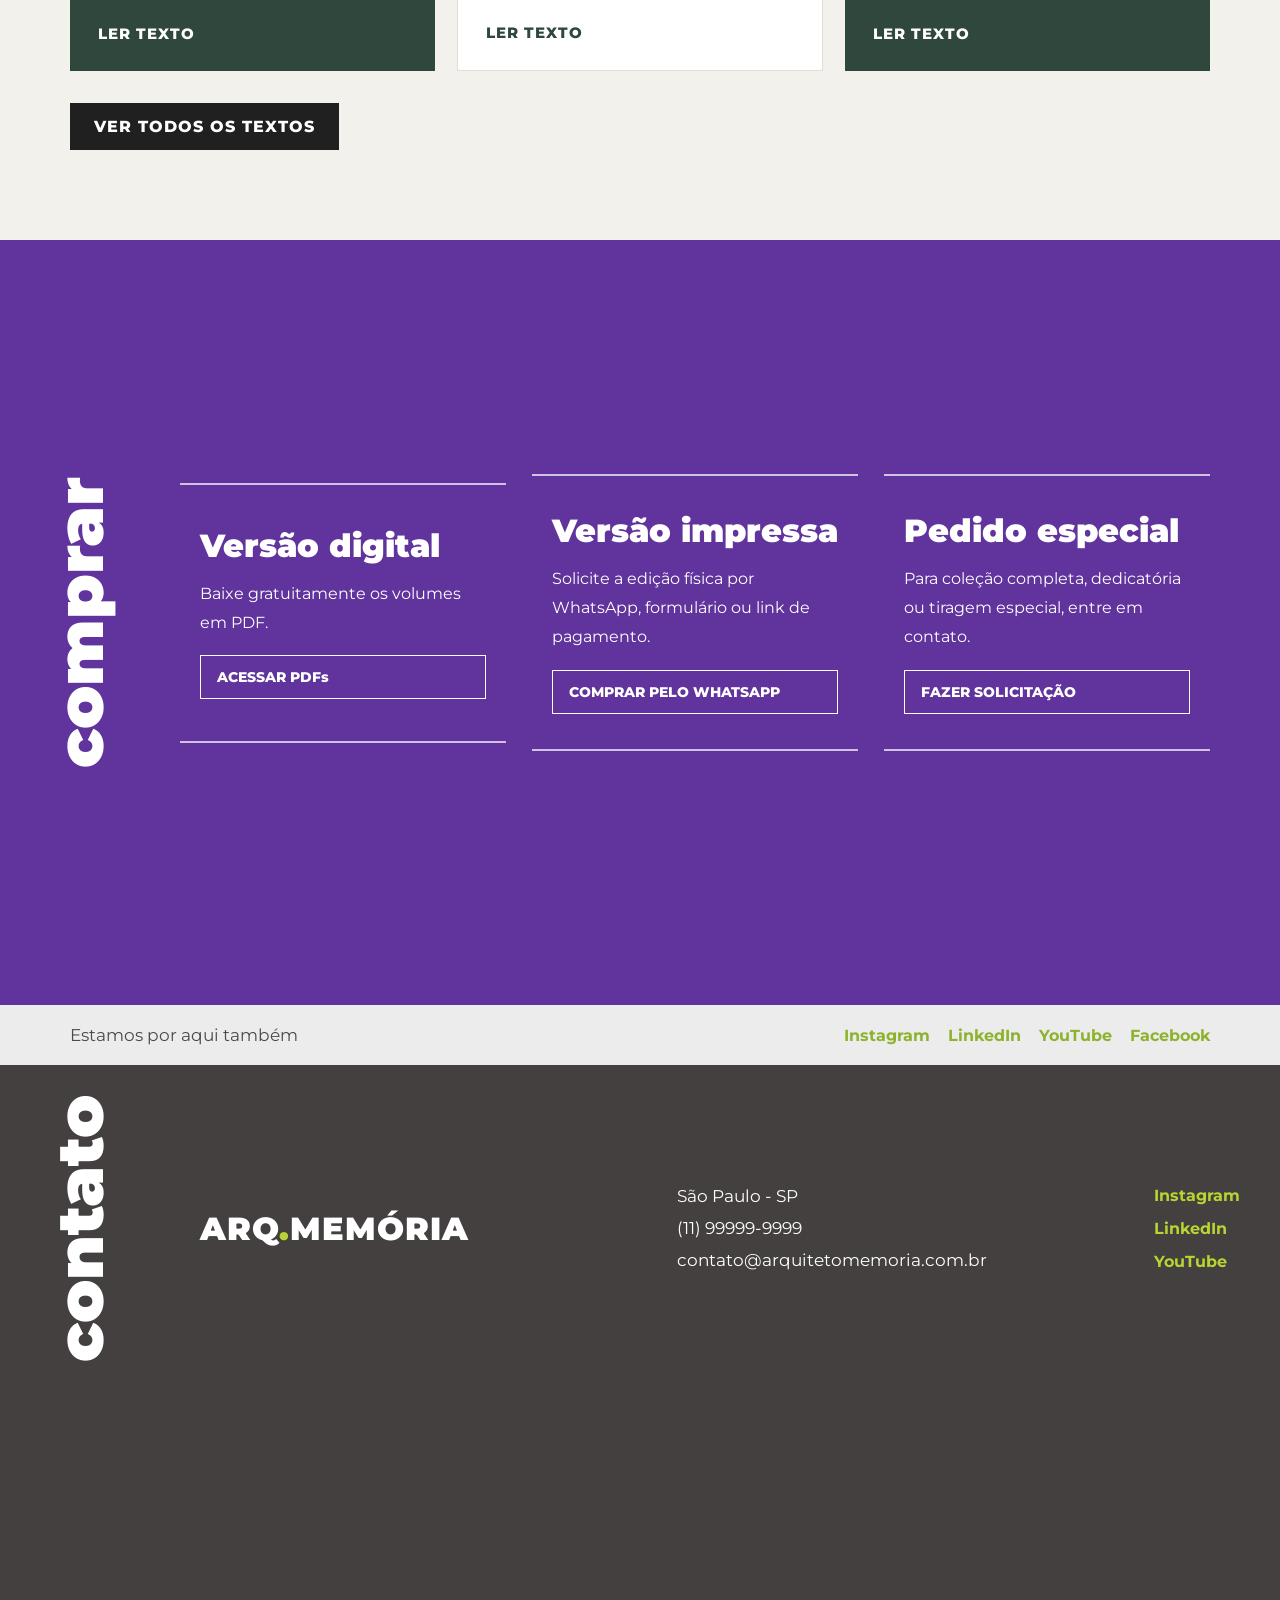
==== commit 147c0450: "alteracao do tamanho dos card das capas" ====
--- a/index.html
+++ b/index.html
@@ -66,7 +66,7 @@
       </div>
 
       <div class="sobre-conteudo">
-        <h2>QUEM<br>SOU</h2>
+        <h2>QUEM SOU</h2>
         <h3>Arquitetura, memória e percurso.</h3>
 
         <div class="sobre-textos">
@@ -77,9 +77,9 @@
           </p>
 
           <p>
-            Aqui, o leitor poderá conhecer mais sobre o autor, baixar os livros em PDF,
-            acompanhar textos inéditos e adquirir a versão impressa da coleção.
-          </p>
+            A obra autobiográfica foi escrita em 2019 e publicada em 2022. O autor
+            arquiteta e autor de uma obra autobiográfica em três volumes sobre trajetória,
+            memória, cidade e criação.
 
           <p>
             A proposta é transformar o site em uma extensão viva da obra: um lugar de
--- a/style.css
+++ b/style.css
@@ -107,7 +107,7 @@
 }
 
 .hero-titulo {
-  margin-left: 80px;
+  margin-left: 120px;
   line-height: 0.9;
   display: flex;
   flex-direction: column;
@@ -121,7 +121,7 @@
 }
 
 .hero-subtitulo {
-  margin: 30px 0 0 82px;
+  margin: 30px 0 0 120px;
   max-width: 500px;
   font-size: 1rem;
   line-height: 1.7;
@@ -129,7 +129,7 @@
 }
 
 .hero-botoes {
-  margin: 25px 0 0 82px;
+  margin: 25px 0 0 120px;
   display: flex;
   gap: 14px;
   flex-wrap: wrap;
@@ -209,10 +209,20 @@
 
 .sobre-imagens img {
   width: 100%;
-  height: 190px;
-  object-fit: cover;
+  height: 220px;
+  object-fit: contain;
+  object-position: center;
+  background: #ffffff;
   display: block;
   border: 0;
+}
+
+.sobre-imagens img:nth-child(3) {
+  margin-top: 24px;
+}
+
+.sobre-imagens img:nth-child(2) {
+  margin-top: 24px;
 }
 
 .sobre-conteudo h2 {
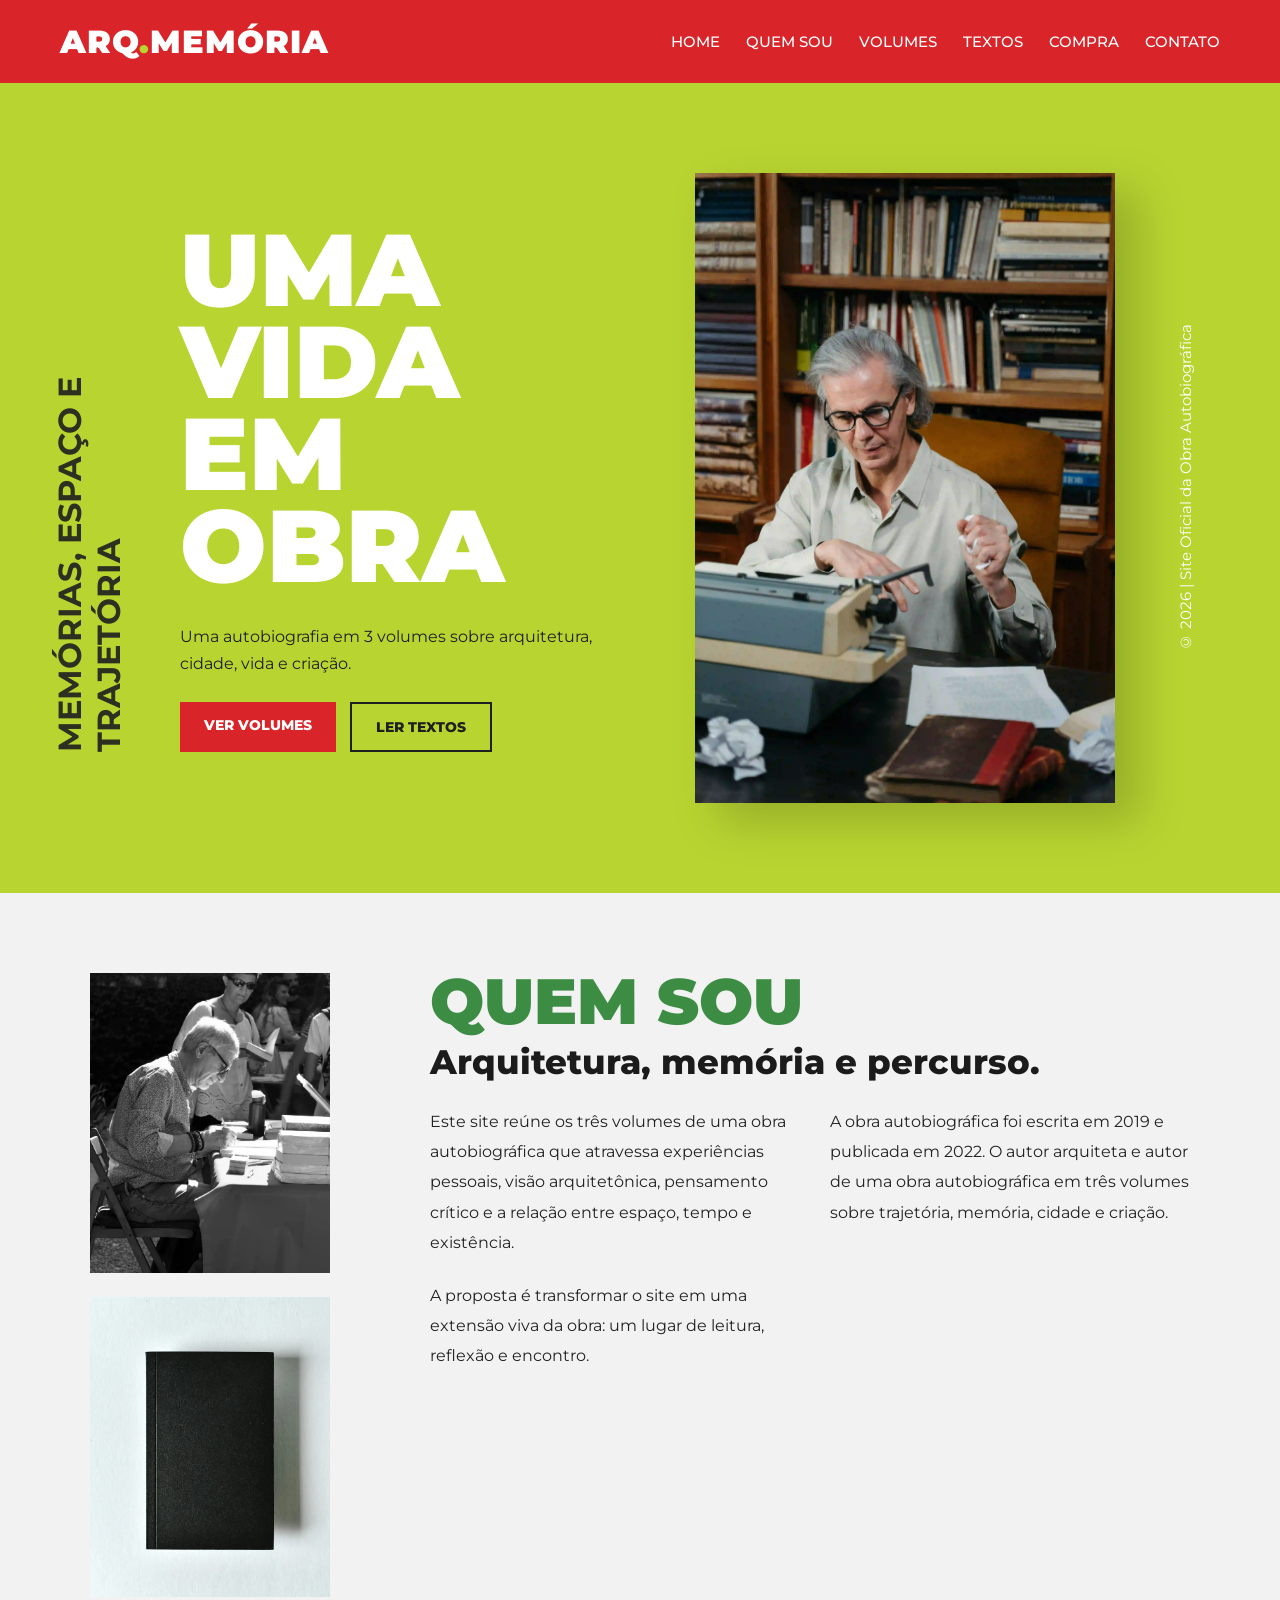
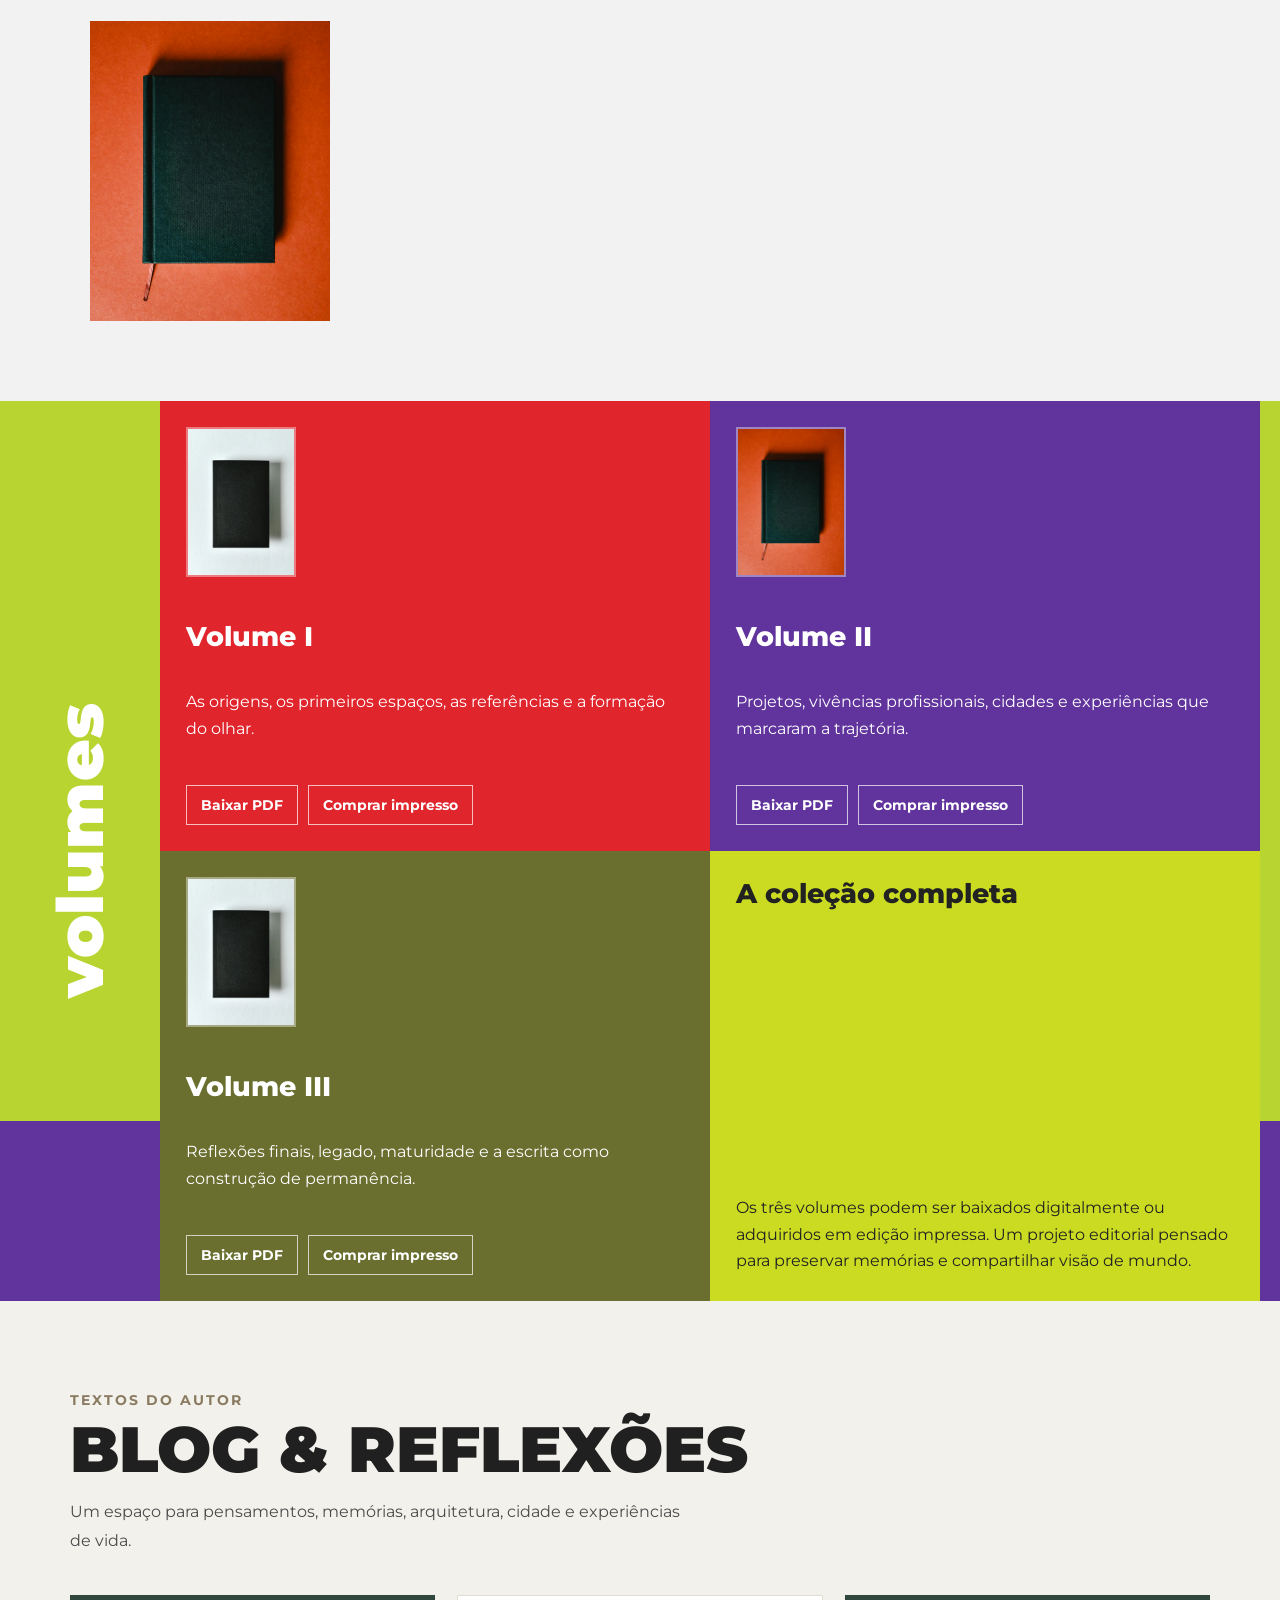
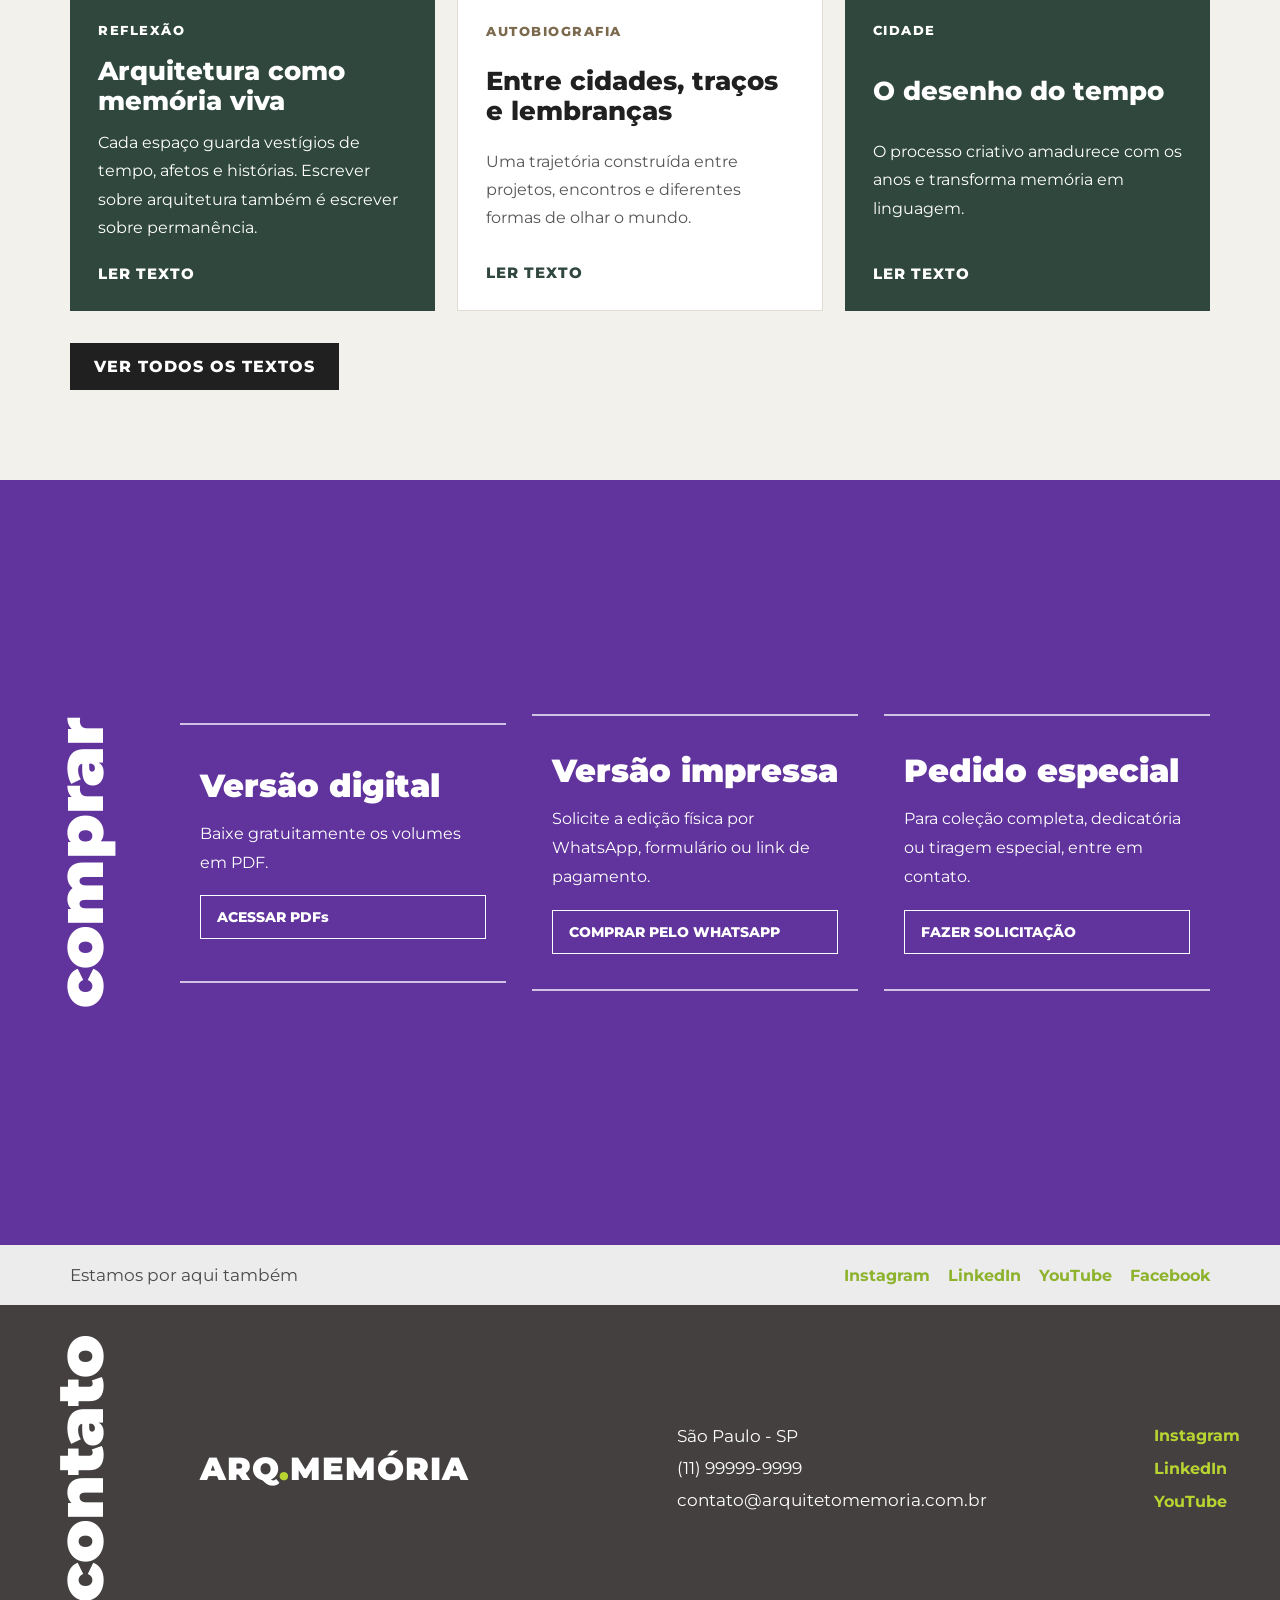
==== commit a53b18dd: "inclusao do link do drive nos pds" ====
--- a/index.html
+++ b/index.html
@@ -80,6 +80,7 @@
             A obra autobiográfica foi escrita em 2019 e publicada em 2022. O autor
             arquiteta e autor de uma obra autobiográfica em três volumes sobre trajetória,
             memória, cidade e criação.
+          </p>
 
           <p>
             A proposta é transformar o site em uma extensão viva da obra: um lugar de
@@ -99,7 +100,7 @@
           <h3>Volume I</h3>
           <p>As origens, os primeiros espaços, as referências e a formação do olhar.</p>
           <div class="acoes-volume">
-            <a href="assets/pdf/volume-1.pdf" download>Baixar PDF</a>
+            <a href="https://drive.google.com/file/d/18Bm6IBxbi6fqnNVRTz5B-emUbtEwz1oe/view?usp=sharing" target="_blank" rel="noopener noreferrer">Baixar PDF</a>
             <a href="#comprar">Comprar impresso</a>
           </div>
         </article>
@@ -109,7 +110,7 @@
           <h3>Volume II</h3>
           <p>Projetos, vivências profissionais, cidades e experiências que marcaram a trajetória.</p>
           <div class="acoes-volume">
-            <a href="assets/livro-volume-2.pdf" download>Baixar PDF</a>
+            <a href="https://drive.google.com/file/d/18Bm6IBxbi6fqnNVRTz5B-emUbtEwz1oe/view?usp=sharing" target="_blank" rel="noopener noreferrer">Baixar PDF</a>
             <a href="#comprar">Comprar impresso</a>
           </div>
         </article>
@@ -119,7 +120,7 @@
           <h3>Volume III</h3>
           <p>Reflexões finais, legado, maturidade e a escrita como construção de permanência.</p>
           <div class="acoes-volume">
-            <a href="assets/livro-volume-3.pdf" download>Baixar PDF</a>
+            <a href="https://drive.google.com/file/d/18Bm6IBxbi6fqnNVRTz5B-emUbtEwz1oe/view?usp=sharing" target="_blank" rel="noopener noreferrer">Baixar PDF</a>
             <a href="#comprar">Comprar impresso</a>
           </div>
         </article>
--- a/style.css
+++ b/style.css
@@ -10,6 +10,8 @@
   --quase-preto: #1f1f1f;
   --branco: #ffffff;
   --texto: #222222;
+  --topo-mobile-altura: 0px;
+  --viewport-mobile-altura: 100svh;
 }
 
 * {
@@ -203,26 +205,19 @@
 .sobre-imagens {
   display: flex;
   flex-direction: column;
-  gap: 0;
+  gap: 24px;
   max-width: 240px;
 }
 
 .sobre-imagens img {
   width: 100%;
-  height: 220px;
-  object-fit: contain;
+  aspect-ratio: 4 / 5;
+  height: auto;
+  object-fit: cover;
   object-position: center;
   background: #ffffff;
   display: block;
   border: 0;
-}
-
-.sobre-imagens img:nth-child(3) {
-  margin-top: 24px;
-}
-
-.sobre-imagens img:nth-child(2) {
-  margin-top: 24px;
 }
 
 .sobre-conteudo h2 {
@@ -665,15 +660,129 @@
 
 @media (max-width: 1100px) {
   .hero {
+    grid-template-columns: 1fr 0.9fr;
+    padding: 36px 36px;
+    min-height: auto;
+  }
+
+  .hero-direita {
+    display: none;
+  }
+
+  .hero-vertical {
+    left: 0;
+    top: 12px;
+    font-size: 1.45rem;
+  }
+
+  .hero-titulo {
+    margin-left: 72px;
+  }
+
+  .hero-subtitulo,
+  .hero-botoes {
+    margin-left: 72px;
+  }
+
+  .sobre {
+    grid-template-columns: 220px 1fr;
+    gap: 34px;
+    padding: 56px 34px;
+  }
+
+  .sobre-imagens {
+    max-width: 220px;
+    flex-direction: column;
+  }
+
+  .sobre-imagens img {
+    aspect-ratio: 4 / 5;
+  }
+
+  .sobre-textos {
+    grid-template-columns: 1fr 1fr;
+  }
+
+  .volumes,
+  .compra {
+    grid-template-columns: 120px 1fr;
+  }
+
+  .grid-volumes {
+    grid-template-columns: repeat(2, minmax(220px, 1fr));
+  }
+
+  .compra-conteudo {
+    grid-template-columns: repeat(2, 1fr);
+    padding: 56px 40px 70px 20px;
+  }
+
+  .textos {
+    padding: 56px 34px;
+  }
+
+  .item-texto {
     grid-template-columns: 1fr;
-    text-align: center;
-    gap: 20px;
-  }
-
-  .hero-vertical,
-  .hero-direita,
-  .titulo-lateral {
-    display: none;
+  }
+
+  .contato-info {
+    grid-template-columns: 1fr 1fr;
+  }
+
+  .topo {
+    padding: 18px 24px;
+    gap: 12px;
+    flex-wrap: wrap;
+  }
+
+  .menu {
+    justify-content: flex-end;
+    gap: 18px;
+  }
+
+  .redes-faixa {
+    padding: 20px 34px;
+  }
+}
+
+@media (max-width: 768px) {
+  html,
+  body {
+    width: 100%;
+    overflow-x: hidden;
+  }
+
+  .topo {
+    flex-direction: column;
+    align-items: flex-start;
+    padding: 14px 12px;
+  }
+
+  .menu {
+    width: 100%;
+    justify-content: flex-start;
+    gap: 12px;
+  }
+
+  .hero {
+    grid-template-columns: 1fr;
+    gap: 18px;
+    padding: 24px 12px;
+    min-height: calc(var(--viewport-mobile-altura) - var(--topo-mobile-altura));
+    align-content: center;
+  }
+
+  .hero-esquerda {
+    padding-right: 0;
+  }
+
+  .hero-vertical {
+    writing-mode: horizontal-tb;
+    transform: none;
+    position: static;
+    margin-bottom: 12px;
+    font-size: 0.95rem;
+    letter-spacing: 0.4px;
   }
 
   .hero-titulo,
@@ -682,23 +791,52 @@
     margin-left: 0;
   }
 
+  .hero-botoes {
+    gap: 10px;
+  }
+
+  .hero-centro img {
+    max-width: 320px;
+  }
+
   .sobre {
     grid-template-columns: 1fr;
-    padding: 60px 30px;
+    gap: 28px;
+    padding: 34px 12px;
+    min-height: calc(var(--viewport-mobile-altura) - var(--topo-mobile-altura));
   }
 
   .sobre-imagens {
-    flex-direction: row;
     max-width: 100%;
-    overflow-x: auto;
+    width: 100%;
+    display: grid;
+    grid-template-columns: repeat(3, 1fr);
+    gap: 10px;
   }
 
   .sobre-imagens img {
-    min-width: 200px;
+    width: 100%;
+    aspect-ratio: 4 / 5;
+  }
+
+  .sobre-conteudo h2 {
+    font-size: 2.6rem;
+    line-height: 0.92;
+  }
+
+  .sobre-conteudo h3 {
+    font-size: 1.15rem;
+    margin-bottom: 18px;
   }
 
   .sobre-textos {
     grid-template-columns: 1fr;
+    gap: 14px;
+  }
+
+  .sobre-textos p {
+    font-size: 0.96rem;
+    line-height: 1.75;
   }
 
   .volumes,
@@ -707,35 +845,88 @@
     grid-template-columns: 1fr;
   }
 
+  .volumes,
+  .compra,
+  .contato {
+    width: 100%;
+    min-height: calc(var(--viewport-mobile-altura) - var(--topo-mobile-altura));
+  }
+
+  .titulo-lateral {
+    writing-mode: horizontal-tb;
+    transform: none;
+    justify-content: flex-start;
+    padding: 18px 20px 0;
+    font-size: clamp(2rem, 10vw, 2.8rem);
+  }
+
   .grid-volumes,
-  .compra-conteudo {
-    grid-template-columns: 1fr;
-  }
-
-  .textos {
-    padding: 60px 30px;
-  }
-
-  .item-texto {
-    grid-template-columns: 1fr;
-  }
-
+  .compra-conteudo,
   .contato-info {
     grid-template-columns: 1fr;
   }
 
-  .topo {
-    padding: 18px 20px;
-    gap: 14px;
-    flex-direction: column;
-  }
-
-  .menu {
-    justify-content: center;
+  .compra-conteudo {
+    padding: 24px 12px 40px;
+  }
+
+  .blog-section,
+  .blog-page,
+  .post-layout,
+  .post-hero,
+  .blog-page-hero,
+  .textos {
+    padding-left: 12px;
+    padding-right: 12px;
+  }
+
+  .blog-section,
+  .blog-page,
+  .post-hero,
+  .blog-page-hero,
+  .post-layout {
+    width: 100%;
+    min-height: calc(var(--viewport-mobile-altura) - var(--topo-mobile-altura));
+  }
+
+  .blog-home-grid,
+  .blog-grid,
+  .blog-page-grid,
+  .post-layout {
+    grid-template-columns: 1fr;
+  }
+
+  .blog-home-grid,
+  .blog-grid,
+  .blog-page-grid {
+    grid-auto-rows: auto;
+    align-items: start;
+  }
+
+  .blog-home-card,
+  .blog-card,
+  .blog-post-card {
+    min-height: auto;
+    height: auto;
+    overflow: visible;
+  }
+
+  .blog-section,
+  .blog-page,
+  .post-layout {
+    min-height: auto;
+  }
+
+  .blog-post-card-destaque {
+    grid-column: auto;
+  }
+
+  .post-imagem {
+    height: 240px;
   }
 
   .redes-faixa {
-    padding: 20px 30px;
+    padding: 16px 12px;
   }
 }
 
@@ -1077,48 +1268,30 @@
   padding: 24px;
 }
 
-@media (max-width: 768px) {
-  .sobre {
-    grid-template-columns: 1fr;
+@media (min-width: 769px) and (max-width: 1024px) {
+  .blog-section,
+  .blog-home-section,
+  .blog-page,
+  .blog-page-hero,
+  .post-hero,
+  .post-layout {
+    padding-left: 34px;
+    padding-right: 34px;
+  }
+
+  .blog-home-grid {
+    grid-template-columns: repeat(2, 1fr);
+  }
+
+  .post-layout {
+    grid-template-columns: minmax(0, 1fr) 280px;
     gap: 28px;
-    padding: 40px 20px;
-  }
-
-  .sobre-imagens {
-    max-width: 100%;
-    width: 100%;
-    display: grid;
-    grid-template-columns: repeat(3, 1fr);
-    gap: 10px;
-  }
-
-  .sobre-imagens img {
-    width: 100%;
-    height: 150px;
-  }
-
-  .sobre-conteudo h2 {
-    font-size: 2.6rem;
-    line-height: 0.92;
-  }
-
-  .sobre-conteudo h3 {
-    font-size: 1.15rem;
-    margin-bottom: 18px;
-  }
-
-  .sobre-textos {
-    grid-template-columns: 1fr;
-    gap: 14px;
-  }
-
-  .sobre-textos p {
-    font-size: 0.96rem;
-    line-height: 1.75;
-  }
-}
-
-@media (max-width: 1024px) {
+  }
+
+  .post-imagem {
+    height: 300px;
+  }
+
   .sobre {
     grid-template-columns: 220px 1fr;
     gap: 34px;
@@ -1132,7 +1305,7 @@
   }
 
   .sobre-imagens img {
-    height: 170px;
+    aspect-ratio: 4 / 5;
   }
 
   .sobre-textos {
@@ -1153,4 +1326,46 @@
     font-size: 0.98rem;
     line-height: 1.8;
   }
+}
+
+@media (max-width: 768px) {
+  .blog-section,
+  .blog-home-section,
+  .blog-page {
+    min-height: auto !important;
+  }
+
+  .blog-home-grid,
+  .blog-grid,
+  .blog-page-grid {
+    grid-template-columns: 1fr !important;
+    grid-auto-rows: max-content;
+    align-items: start;
+    gap: 16px;
+  }
+
+  .blog-home-card,
+  .blog-card,
+  .blog-post-card {
+    min-height: unset !important;
+    height: auto !important;
+    overflow: visible !important;
+    align-self: start;
+  }
+
+  .blog-post-card-destaque {
+    grid-column: auto !important;
+  }
+
+  .sobre-imagens {
+    align-items: stretch;
+  }
+
+  .sobre-imagens img {
+    width: 100%;
+    height: auto !important;
+    aspect-ratio: 4 / 5;
+    object-fit: cover;
+    object-position: center;
+  }
 }
